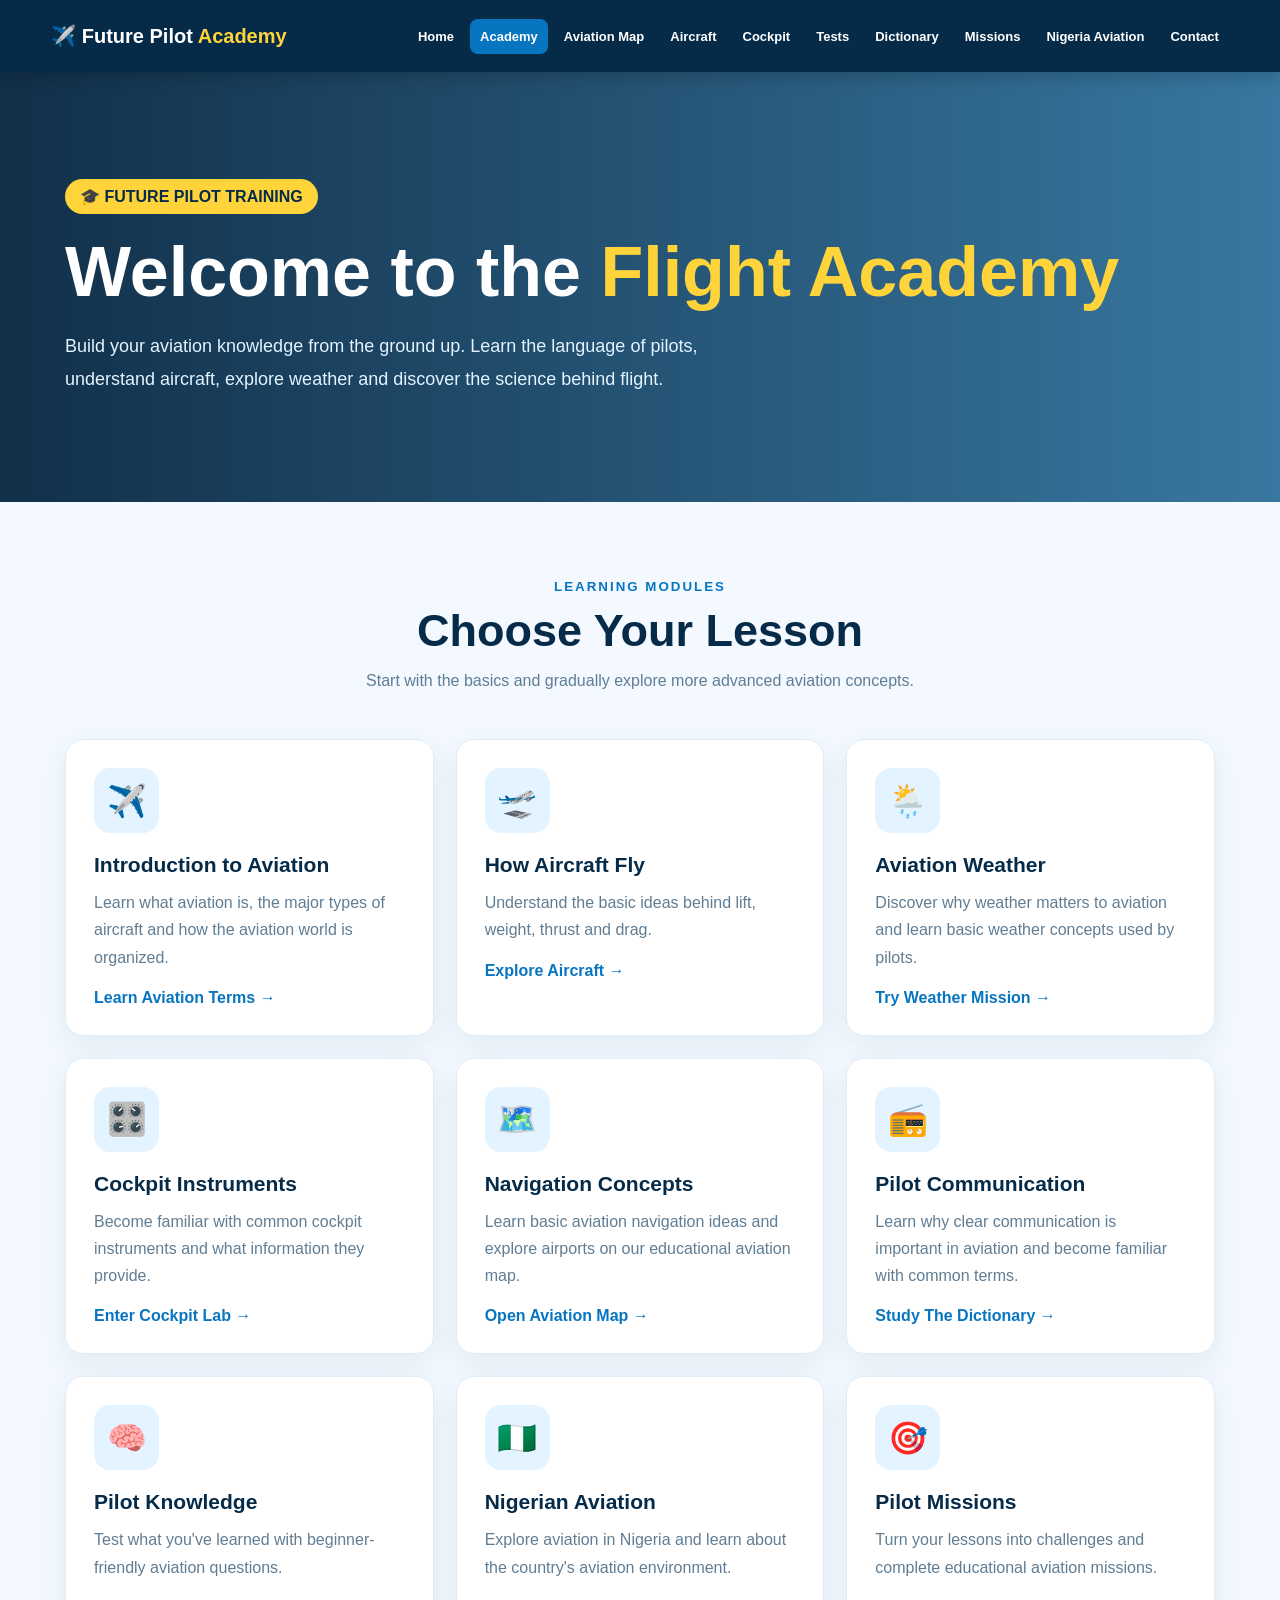
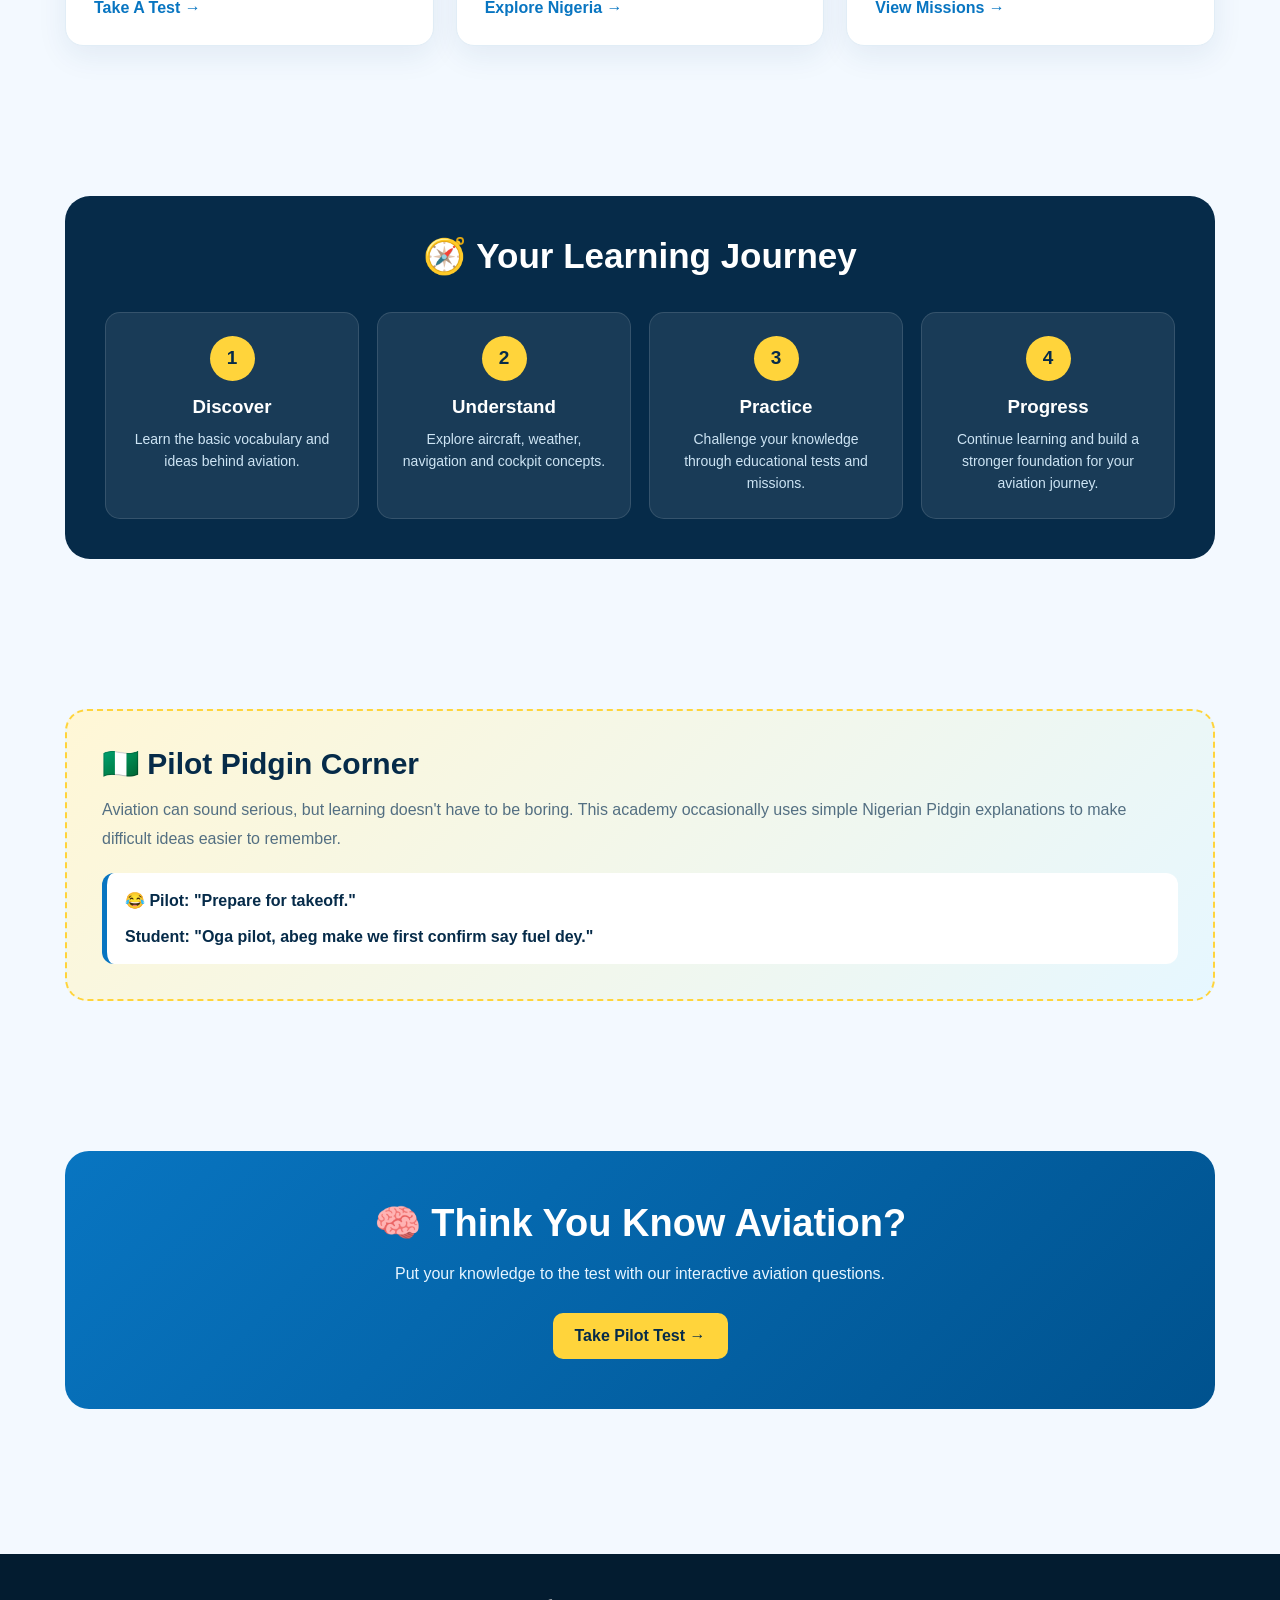
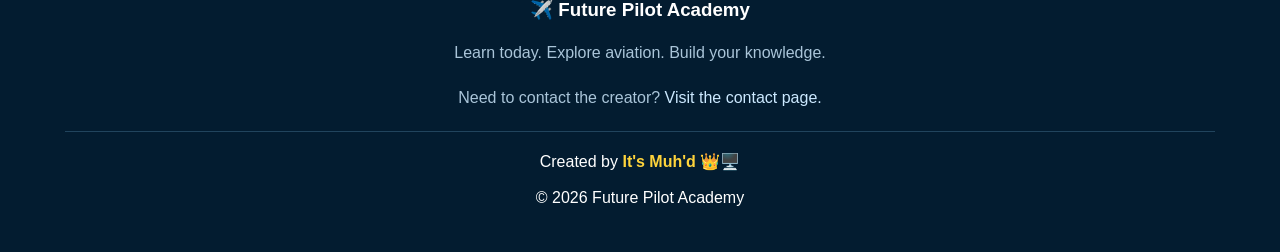
==== academy.html @ f5ab68e3 "Add files via upload" ====
<!DOCTYPE html>
<html lang="en">
<head>
    <meta charset="UTF-8">
    <meta name="viewport" content="width=device-width, initial-scale=1.0">

    <title>Flight Academy | Future Pilot Academy</title>

    <meta name="description"
        content="Learn aviation fundamentals at Future Pilot Academy.">

    <style>
        * {
            margin: 0;
            padding: 0;
            box-sizing: border-box;
            scroll-behavior: smooth;
        }

        body {
            font-family: Arial, Helvetica, sans-serif;
            background: #f3f9ff;
            color: #102a43;
        }

        /* =========================
           NAVBAR
        ========================= */

        header {
            position: sticky;
            top: 0;
            z-index: 1000;
            background: #062b49;
            box-shadow: 0 4px 18px rgba(0,0,0,0.2);
        }

        .navbar {
            width: 92%;
            max-width: 1250px;
            min-height: 72px;
            margin: auto;

            display: flex;
            align-items: center;
            justify-content: space-between;
        }

        .logo {
            color: white;
            text-decoration: none;
            font-size: 20px;
            font-weight: 900;
        }

        .logo span {
            color: #ffd43b;
        }

        .nav-links {
            display: flex;
            gap: 6px;
            list-style: none;
        }

        .nav-links a {
            color: white;
            text-decoration: none;
            font-size: 13px;
            font-weight: 700;
            padding: 10px;
            border-radius: 8px;
            transition: 0.3s;
        }

        .nav-links a:hover,
        .nav-links .active {
            background: #0875c1;
        }

        .menu-btn {
            display: none;
            border: none;
            background: #ffd43b;
            color: #062b49;
            padding: 8px 12px;
            border-radius: 8px;
            font-size: 23px;
            cursor: pointer;
        }

        /* =========================
           HERO
        ========================= */

        .academy-hero {
            min-height: 430px;
            display: flex;
            align-items: center;

            background:
                linear-gradient(
                    90deg,
                    rgba(3,35,62,0.94),
                    rgba(4,83,133,0.78)
                ),
                url("https://images.unsplash.com/photo-1474302770737-173ee21bab63?auto=format&fit=crop&w=1800&q=85");

            background-size: cover;
            background-position: center;
            color: white;
        }

        .hero-content {
            width: 92%;
            max-width: 1150px;
            margin: auto;
        }

        .hero-label {
            display: inline-block;
            background: #ffd43b;
            color: #062b49;
            padding: 8px 15px;
            border-radius: 25px;
            font-weight: 900;
            margin-bottom: 18px;
        }

        .hero-content h1 {
            font-size: clamp(40px, 7vw, 70px);
            margin-bottom: 18px;
        }

        .hero-content h1 span {
            color: #ffd43b;
        }

        .hero-content p {
            max-width: 700px;
            color: #e3f3ff;
            line-height: 1.8;
            font-size: 18px;
        }

        /* =========================
           MAIN
        ========================= */

        .container {
            width: 92%;
            max-width: 1150px;
            margin: auto;
        }

        .section {
            padding: 75px 0;
        }

        .section-title {
            text-align: center;
            margin-bottom: 45px;
        }

        .section-title small {
            color: #0875c1;
            font-weight: 900;
            letter-spacing: 2px;
            text-transform: uppercase;
        }

        .section-title h2 {
            color: #062b49;
            font-size: clamp(30px, 5vw, 45px);
            margin: 10px 0;
        }

        .section-title p {
            max-width: 680px;
            margin: auto;
            color: #607d94;
            line-height: 1.7;
        }

        /* =========================
           COURSE CARDS
        ========================= */

        .courses {
            display: grid;
            grid-template-columns: repeat(3, 1fr);
            gap: 22px;
        }

        .course {
            background: white;
            border-radius: 18px;
            padding: 28px;

            border: 1px solid #e1edf6;

            box-shadow:
                0 10px 30px rgba(20,70,110,0.08);

            transition: 0.3s;
        }

        .course:hover {
            transform: translateY(-8px);
            box-shadow:
                0 18px 38px rgba(20,70,110,0.15);
        }

        .course-icon {
            width: 65px;
            height: 65px;

            display: flex;
            align-items: center;
            justify-content: center;

            background: #e3f3ff;
            border-radius: 16px;

            font-size: 32px;
            margin-bottom: 20px;
        }

        .course h3 {
            color: #062b49;
            margin-bottom: 12px;
            font-size: 21px;
        }

        .course p {
            color: #607d94;
            line-height: 1.7;
            margin-bottom: 18px;
        }

        .learn-more {
            color: #0875c1;
            font-weight: 900;
            text-decoration: none;
        }

        .learn-more:hover {
            text-decoration: underline;
        }

        /* =========================
           PILOT PATH
        ========================= */

        .path {
            background: #062b49;
            border-radius: 25px;
            padding: 40px;
            color: white;
        }

        .path h2 {
            text-align: center;
            font-size: 35px;
            margin-bottom: 35px;
        }

        .steps {
            display: grid;
            grid-template-columns: repeat(4, 1fr);
            gap: 18px;
        }

        .step {
            background: rgba(255,255,255,0.08);
            border: 1px solid rgba(255,255,255,0.12);
            border-radius: 15px;
            padding: 23px;
            text-align: center;
        }

        .step-number {
            width: 45px;
            height: 45px;
            margin: 0 auto 15px;

            display: flex;
            align-items: center;
            justify-content: center;

            background: #ffd43b;
            color: #062b49;
            border-radius: 50%;

            font-size: 19px;
            font-weight: 900;
        }

        .step h3 {
            margin-bottom: 10px;
        }

        .step p {
            color: #cde4f4;
            line-height: 1.6;
            font-size: 14px;
        }

        /* =========================
           PIDGIN CORNER
        ========================= */

        .pidgin {
            background: linear-gradient(135deg, #fff7d6, #e6f7ff);
            border-radius: 22px;
            padding: 35px;
            border: 2px dashed #ffd43b;
        }

        .pidgin h2 {
            color: #062b49;
            margin-bottom: 15px;
            font-size: 30px;
        }

        .pidgin p {
            color: #536f82;
            line-height: 1.8;
        }

        .joke {
            margin-top: 20px;
            padding: 18px;
            background: white;
            border-radius: 12px;
            border-left: 5px solid #0875c1;
            font-weight: 700;
            color: #062b49;
        }

        /* =========================
           CTA
        ========================= */

        .cta {
            text-align: center;
            background: linear-gradient(135deg, #0875c1, #00528e);
            border-radius: 24px;
            padding: 50px 25px;
            color: white;
        }

        .cta h2 {
            font-size: 38px;
            margin-bottom: 15px;
        }

        .cta p {
            max-width: 650px;
            margin: 0 auto 25px;
            line-height: 1.7;
            color: #e7f5ff;
        }

        .btn {
            display: inline-block;
            background: #ffd43b;
            color: #062b49;
            text-decoration: none;
            font-weight: 900;
            padding: 14px 22px;
            border-radius: 10px;
            transition: 0.3s;
        }

        .btn:hover {
            transform: translateY(-3px);
            background: #ffe477;
        }

        /* =========================
           FOOTER
        ========================= */

        footer {
            background: #031c30;
            color: white;
            margin-top: 70px;
            padding: 45px 5%;
        }

        .footer-content {
            max-width: 1150px;
            margin: auto;
            text-align: center;
        }

        footer p {
            color: #aac5d9;
            line-height: 1.7;
        }

        .creator {
            margin-top: 20px;
            padding-top: 20px;
            border-top: 1px solid #21445d;
        }

        .creator strong {
            color: #ffd43b;
        }

        footer a {
            color: #cce9ff;
            text-decoration: none;
        }

        /* =========================
           MOBILE
        ========================= */

        @media (max-width: 950px) {

            .menu-btn {
                display: block;
            }

            .nav-links {
                display: none;

                position: absolute;
                left: 0;
                top: 72px;
                width: 100%;

                background: #062b49;
                padding: 12px;

                flex-direction: column;
            }

            .nav-links.show {
                display: flex;
            }

            .nav-links a {
                display: block;
                padding: 13px;
            }

            .courses {
                grid-template-columns: 1fr 1fr;
            }

            .steps {
                grid-template-columns: 1fr 1fr;
            }
        }

        @media (max-width: 600px) {

            .courses {
                grid-template-columns: 1fr;
            }

            .steps {
                grid-template-columns: 1fr;
            }

            .path {
                padding: 25px 18px;
            }

            .pidgin {
                padding: 25px 20px;
            }

            .cta h2 {
                font-size: 30px;
            }
        }
    </style>
</head>

<body>

<!-- =========================
     NAVIGATION
========================= -->

<header>

    <nav class="navbar">

        <a href="index.html" class="logo">
            ✈️ Future Pilot <span>Academy</span>
        </a>

        <button
            class="menu-btn"
            id="menuBtn"
            aria-label="Open navigation">
            ☰
        </button>

        <ul class="nav-links" id="navLinks">

            <li>
                <a href="index.html">Home</a>
            </li>

            <li>
                <a href="academy.html" class="active">Academy</a>
            </li>

            <li>
                <a href="map.html">Aviation Map</a>
            </li>

            <li>
                <a href="aircraft.html">Aircraft</a>
            </li>

            <li>
                <a href="cockpit.html">Cockpit</a>
            </li>

            <li>
                <a href="tests.html">Tests</a>
            </li>

            <li>
                <a href="dictionary.html">Dictionary</a>
            </li>

            <li>
                <a href="missions.html">Missions</a>
            </li>

            <li>
                <a href="nigeria.html">Nigeria Aviation</a>
            </li>

            <li>
                <a href="contact.html">Contact</a>
            </li>

        </ul>

    </nav>

</header>


<!-- =========================
     HERO
========================= -->

<section class="academy-hero">

    <div class="hero-content">

        <span class="hero-label">
            🎓 FUTURE PILOT TRAINING
        </span>

        <h1>
            Welcome to the
            <span>Flight Academy</span>
        </h1>

        <p>
            Build your aviation knowledge from the ground up.
            Learn the language of pilots, understand aircraft,
            explore weather and discover the science behind flight.
        </p>

    </div>

</section>


<!-- =========================
     COURSES
========================= -->

<section class="section">

    <div class="container">

        <div class="section-title">

            <small>Learning Modules</small>

            <h2>Choose Your Lesson</h2>

            <p>
                Start with the basics and gradually explore more
                advanced aviation concepts.
            </p>

        </div>


        <div class="courses">

            <article class="course">

                <div class="course-icon">✈️</div>

                <h3>Introduction to Aviation</h3>

                <p>
                    Learn what aviation is, the major types of
                    aircraft and how the aviation world is organized.
                </p>

                <a href="dictionary.html" class="learn-more">
                    Learn Aviation Terms →
                </a>

            </article>


            <article class="course">

                <div class="course-icon">🛫</div>

                <h3>How Aircraft Fly</h3>

                <p>
                    Understand the basic ideas behind lift, weight,
                    thrust and drag.
                </p>

                <a href="aircraft.html" class="learn-more">
                    Explore Aircraft →
                </a>

            </article>


            <article class="course">

                <div class="course-icon">🌦️</div>

                <h3>Aviation Weather</h3>

                <p>
                    Discover why weather matters to aviation and
                    learn basic weather concepts used by pilots.
                </p>

                <a href="missions.html" class="learn-more">
                    Try Weather Mission →
                </a>

            </article>


            <article class="course">

                <div class="course-icon">🎛️</div>

                <h3>Cockpit Instruments</h3>

                <p>
                    Become familiar with common cockpit instruments
                    and what information they provide.
                </p>

                <a href="cockpit.html" class="learn-more">
                    Enter Cockpit Lab →
                </a>

            </article>


            <article class="course">

                <div class="course-icon">🗺️</div>

                <h3>Navigation Concepts</h3>

                <p>
                    Learn basic aviation navigation ideas and explore
                    airports on our educational aviation map.
                </p>

                <a href="map.html" class="learn-more">
                    Open Aviation Map →
                </a>

            </article>


            <article class="course">

                <div class="course-icon">📻</div>

                <h3>Pilot Communication</h3>

                <p>
                    Learn why clear communication is important in
                    aviation and become familiar with common terms.
                </p>

                <a href="dictionary.html" class="learn-more">
                    Study The Dictionary →
                </a>

            </article>


            <article class="course">

                <div class="course-icon">🧠</div>

                <h3>Pilot Knowledge</h3>

                <p>
                    Test what you've learned with beginner-friendly
                    aviation questions.
                </p>

                <a href="tests.html" class="learn-more">
                    Take A Test →
                </a>

            </article>


            <article class="course">

                <div class="course-icon">🇳🇬</div>

                <h3>Nigerian Aviation</h3>

                <p>
                    Explore aviation in Nigeria and learn about the
                    country's aviation environment.
                </p>

                <a href="nigeria.html" class="learn-more">
                    Explore Nigeria →
                </a>

            </article>


            <article class="course">

                <div class="course-icon">🎯</div>

                <h3>Pilot Missions</h3>

                <p>
                    Turn your lessons into challenges and complete
                    educational aviation missions.
                </p>

                <a href="missions.html" class="learn-more">
                    View Missions →
                </a>

            </article>

        </div>

    </div>

</section>


<!-- =========================
     PILOT PATH
========================= -->

<section class="section">

    <div class="container">

        <div class="path">

            <h2>🧭 Your Learning Journey</h2>

            <div class="steps">

                <div class="step">

                    <div class="step-number">1</div>

                    <h3>Discover</h3>

                    <p>
                        Learn the basic vocabulary and ideas
                        behind aviation.
                    </p>

                </div>


                <div class="step">

                    <div class="step-number">2</div>

                    <h3>Understand</h3>

                    <p>
                        Explore aircraft, weather, navigation
                        and cockpit concepts.
                    </p>

                </div>


                <div class="step">

                    <div class="step-number">3</div>

                    <h3>Practice</h3>

                    <p>
                        Challenge your knowledge through
                        educational tests and missions.
                    </p>

                </div>


                <div class="step">

                    <div class="step-number">4</div>

                    <h3>Progress</h3>

                    <p>
                        Continue learning and build a stronger
                        foundation for your aviation journey.
                    </p>

                </div>

            </div>

        </div>

    </div>

</section>


<!-- =========================
     PIDGIN CORNER
========================= -->

<section class="section">

    <div class="container">

        <div class="pidgin">

            <h2>🇳🇬 Pilot Pidgin Corner</h2>

            <p>
                Aviation can sound serious, but learning doesn't
                have to be boring. This academy occasionally uses
                simple Nigerian Pidgin explanations to make difficult
                ideas easier to remember.
            </p>

            <div class="joke">
                😂 Pilot: "Prepare for takeoff."

                <br><br>

                Student: "Oga pilot, abeg make we first confirm
                say fuel dey."
            </div>

        </div>

    </div>

</section>


<!-- =========================
     CTA
========================= -->

<section class="section">

    <div class="container">

        <div class="cta">

            <h2>🧠 Think You Know Aviation?</h2>

            <p>
                Put your knowledge to the test with our interactive
                aviation questions.
            </p>

            <a href="tests.html" class="btn">
                Take Pilot Test →
            </a>

        </div>

    </div>

</section>


<!-- =========================
     FOOTER
========================= -->

<footer>

    <div class="footer-content">

        <h3>✈️ Future Pilot Academy</h3>

        <br>

        <p>
            Learn today. Explore aviation. Build your knowledge.
        </p>

        <br>

        <p>
            Need to contact the creator?
            <a href="contact.html">Visit the contact page.</a>
        </p>

        <div class="creator">

            Created by
            <strong>It's Muh'd 👑🖥️</strong>

            <br><br>

            © 2026 Future Pilot Academy

        </div>

    </div>

</footer>


<!-- =========================
     MOBILE MENU
========================= -->

<script>

    const menuBtn = document.getElementById("menuBtn");
    const navLinks = document.getElementById("navLinks");

    menuBtn.addEventListener("click", function () {

        navLinks.classList.toggle("show");

    });


    document.querySelectorAll(".nav-links a").forEach(function(link) {

        link.addEventListener("click", function() {

            navLinks.classList.remove("show");

        });

    });

</script>

</body>
</html>
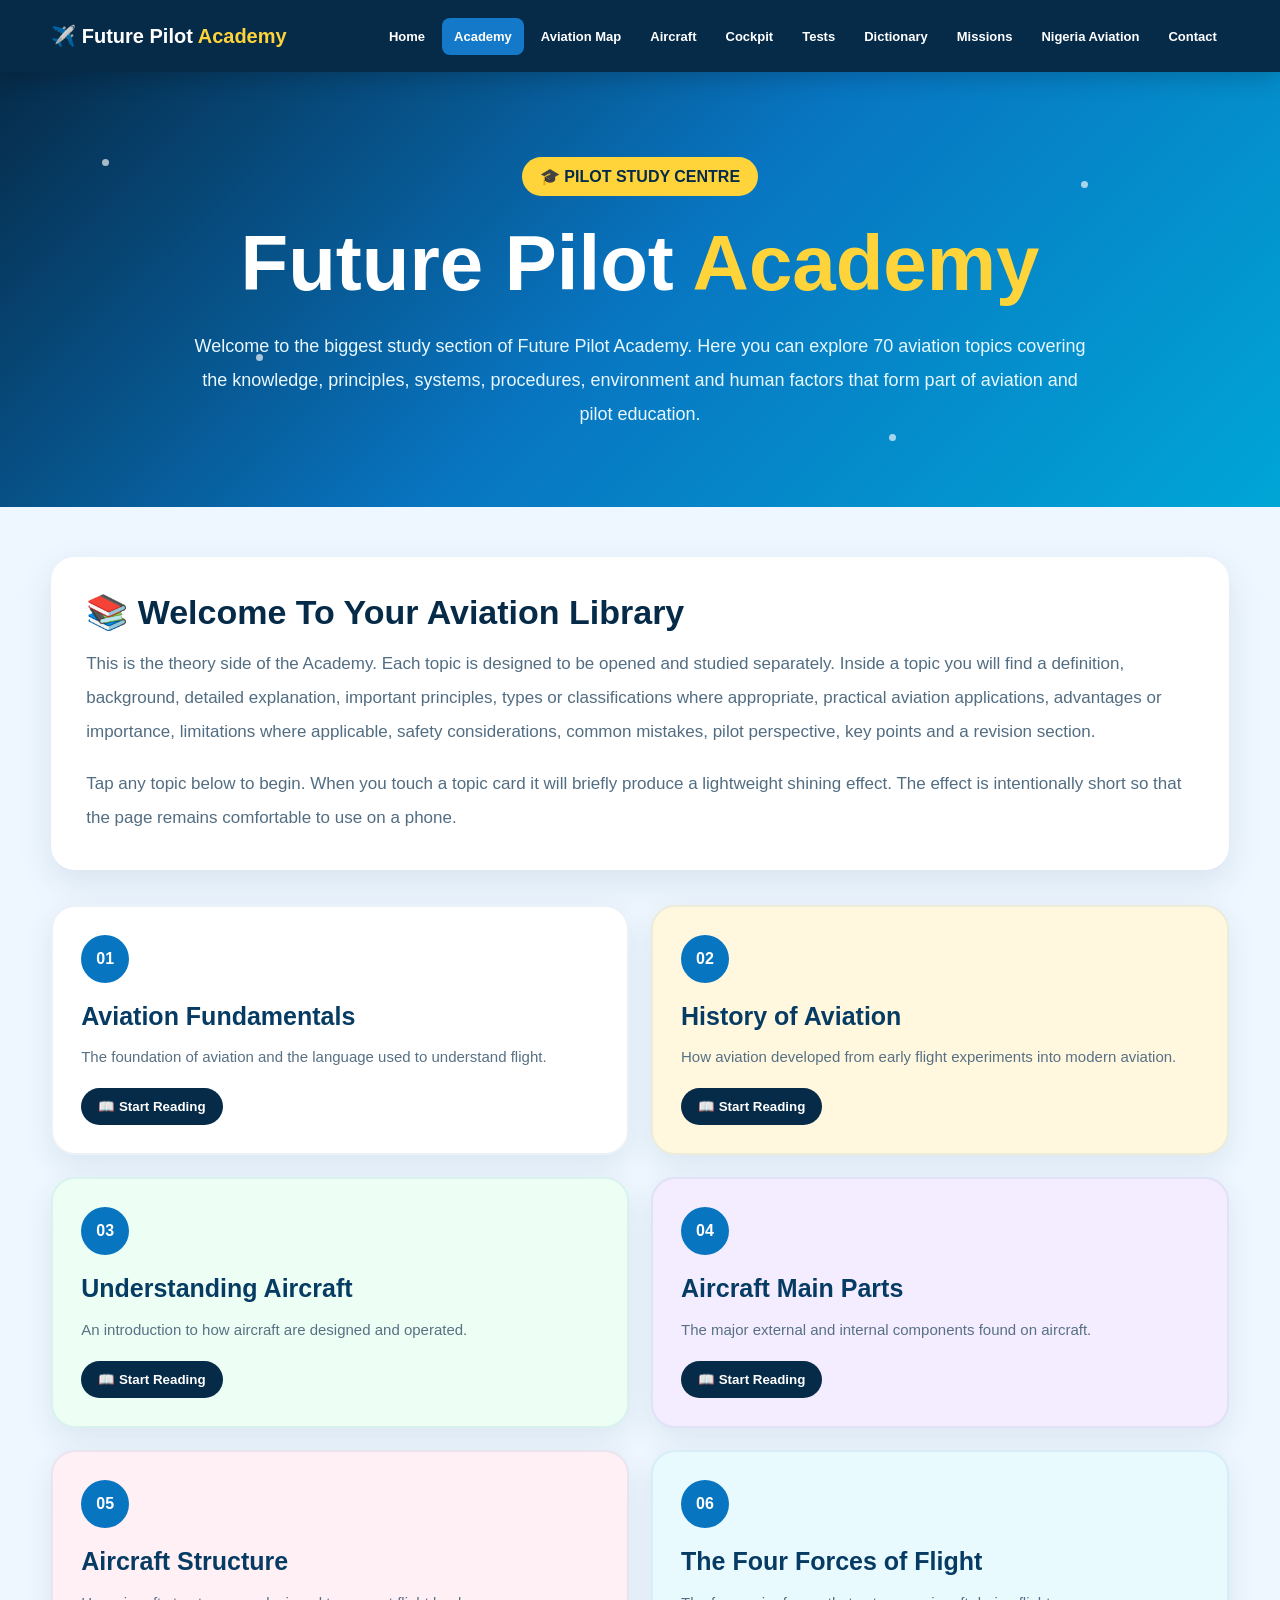
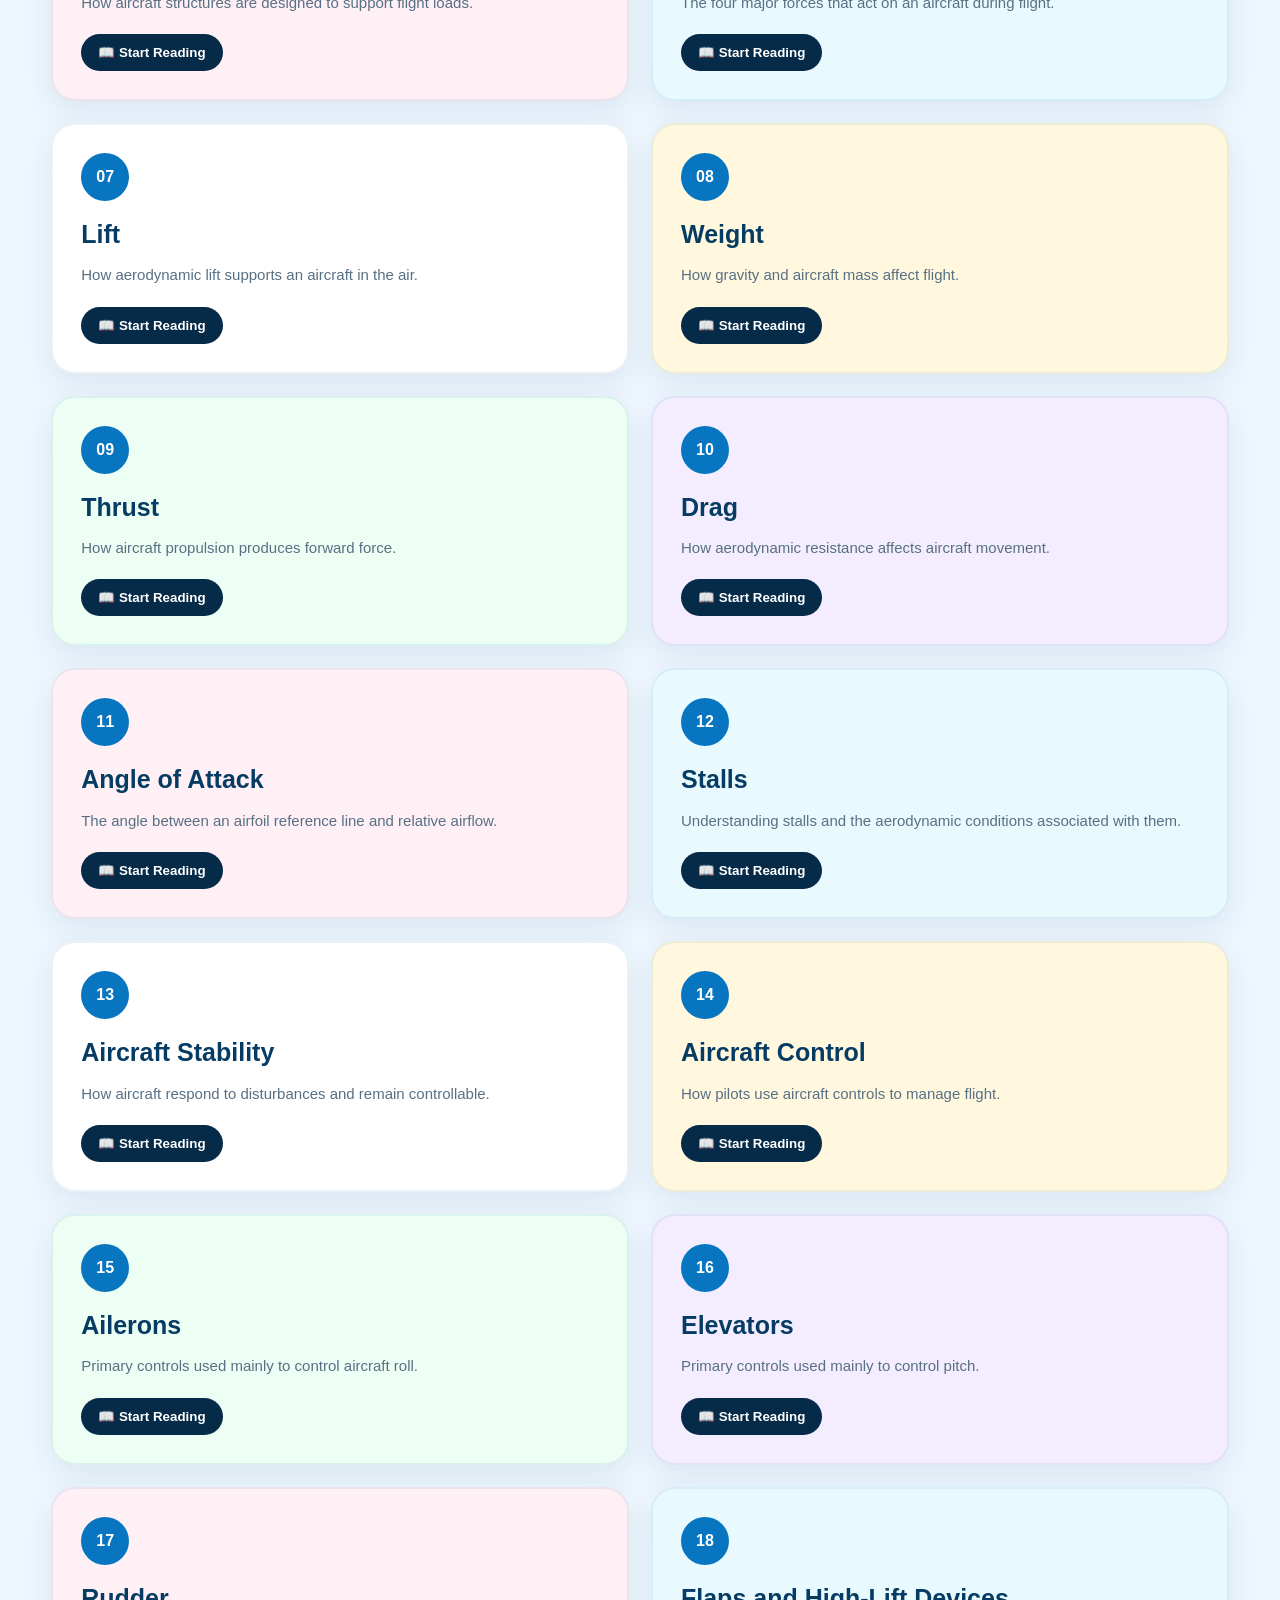
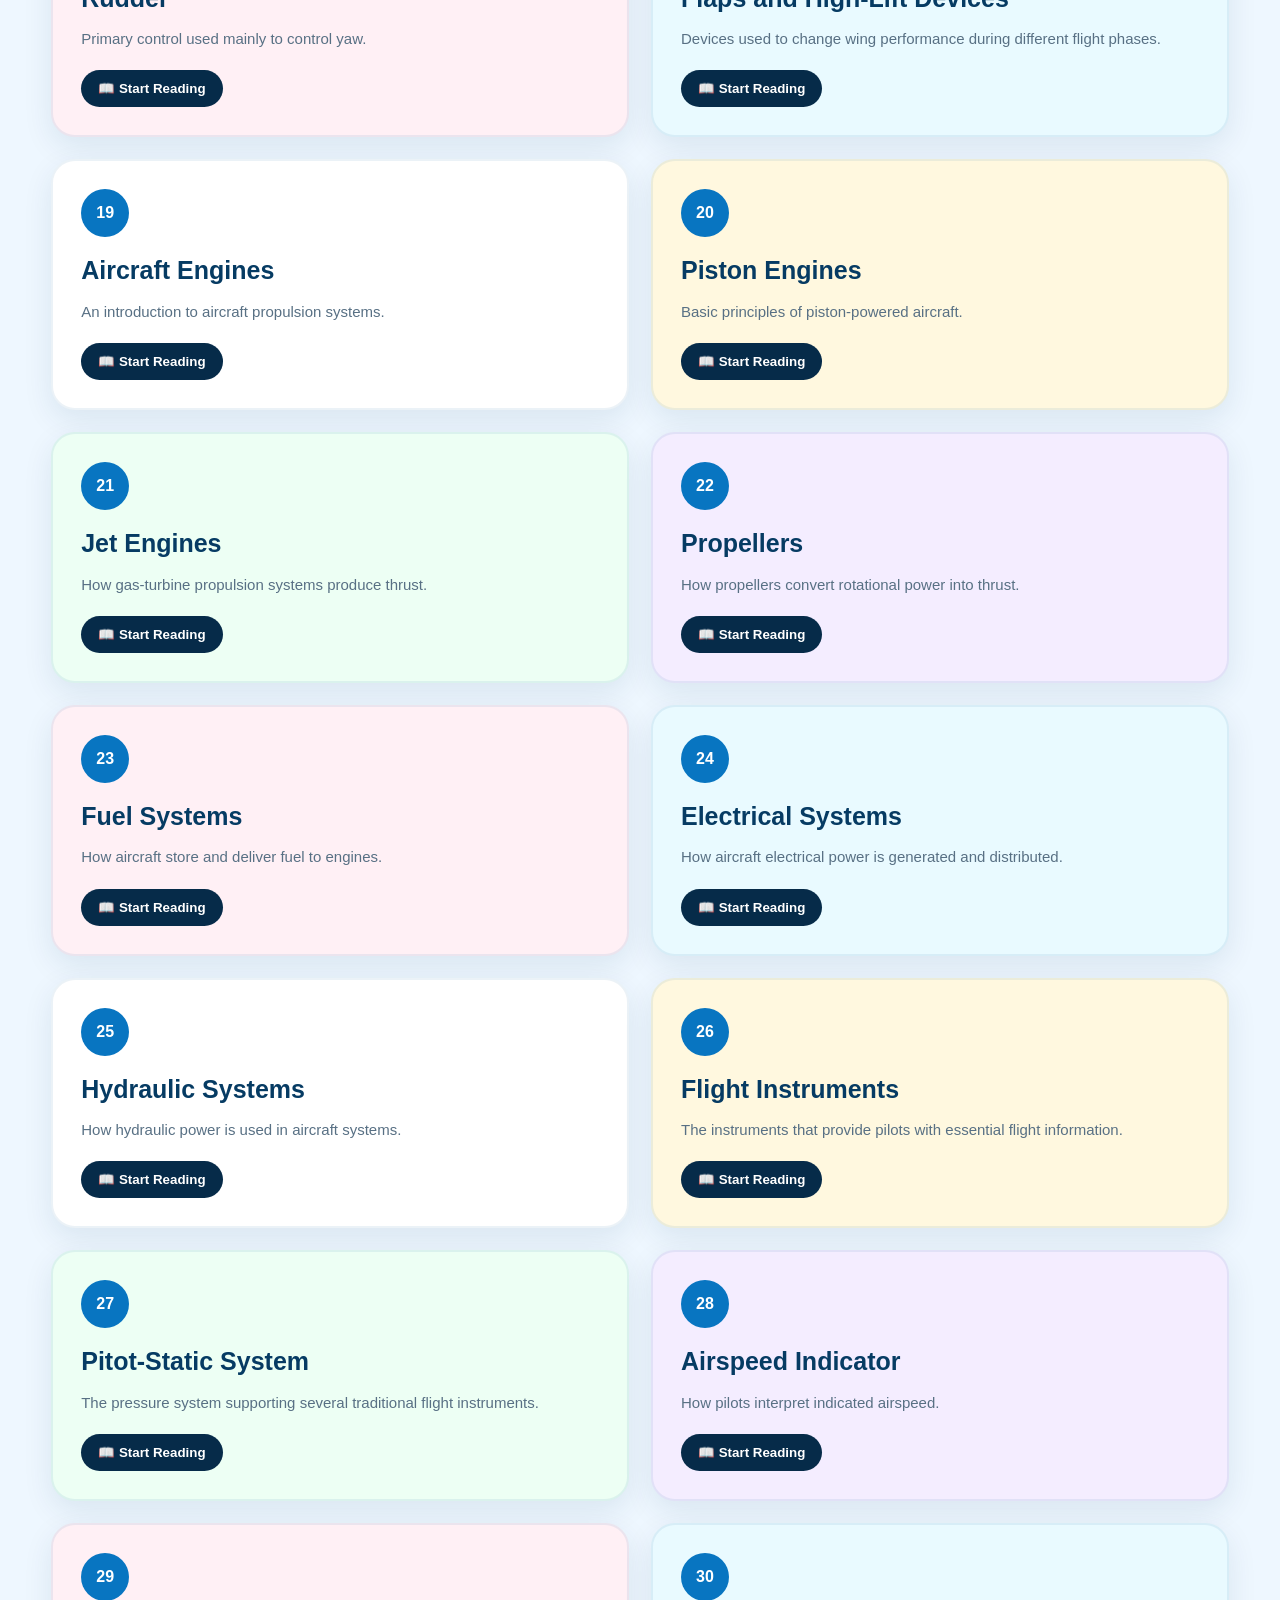
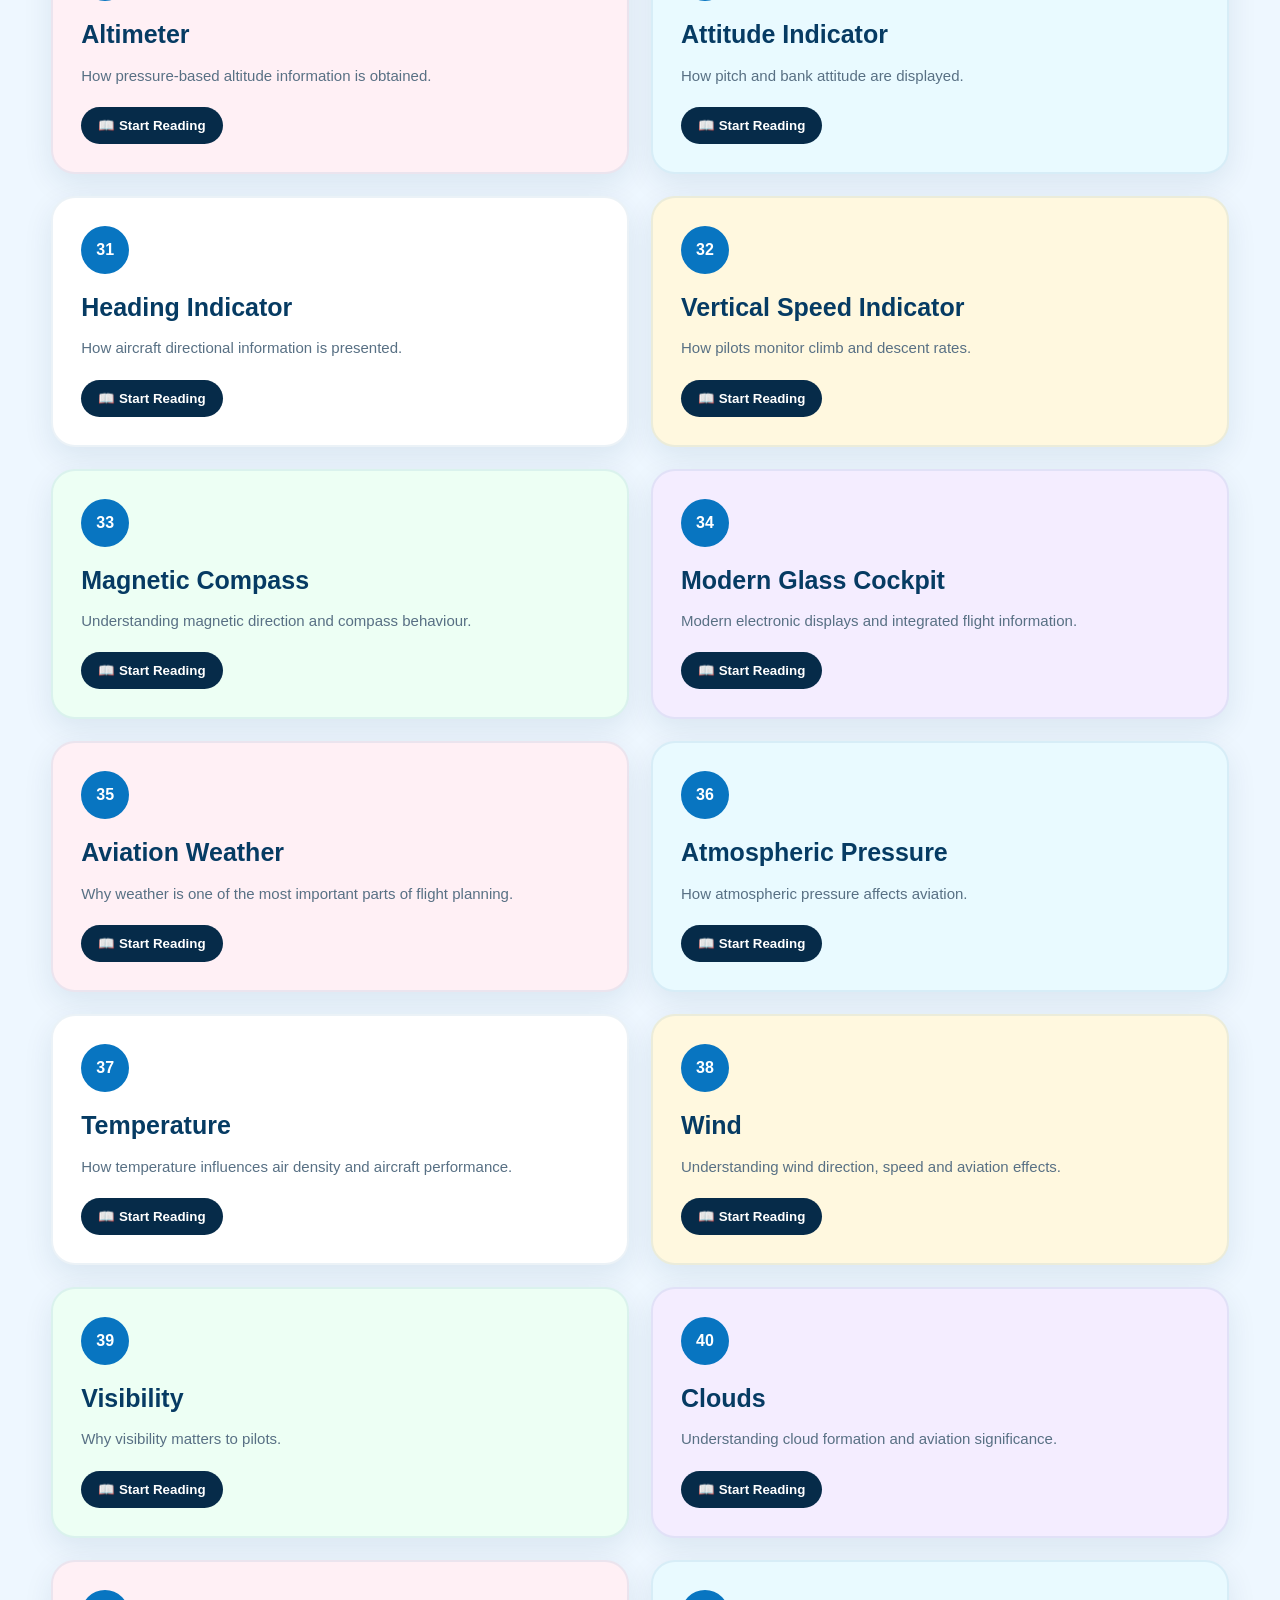
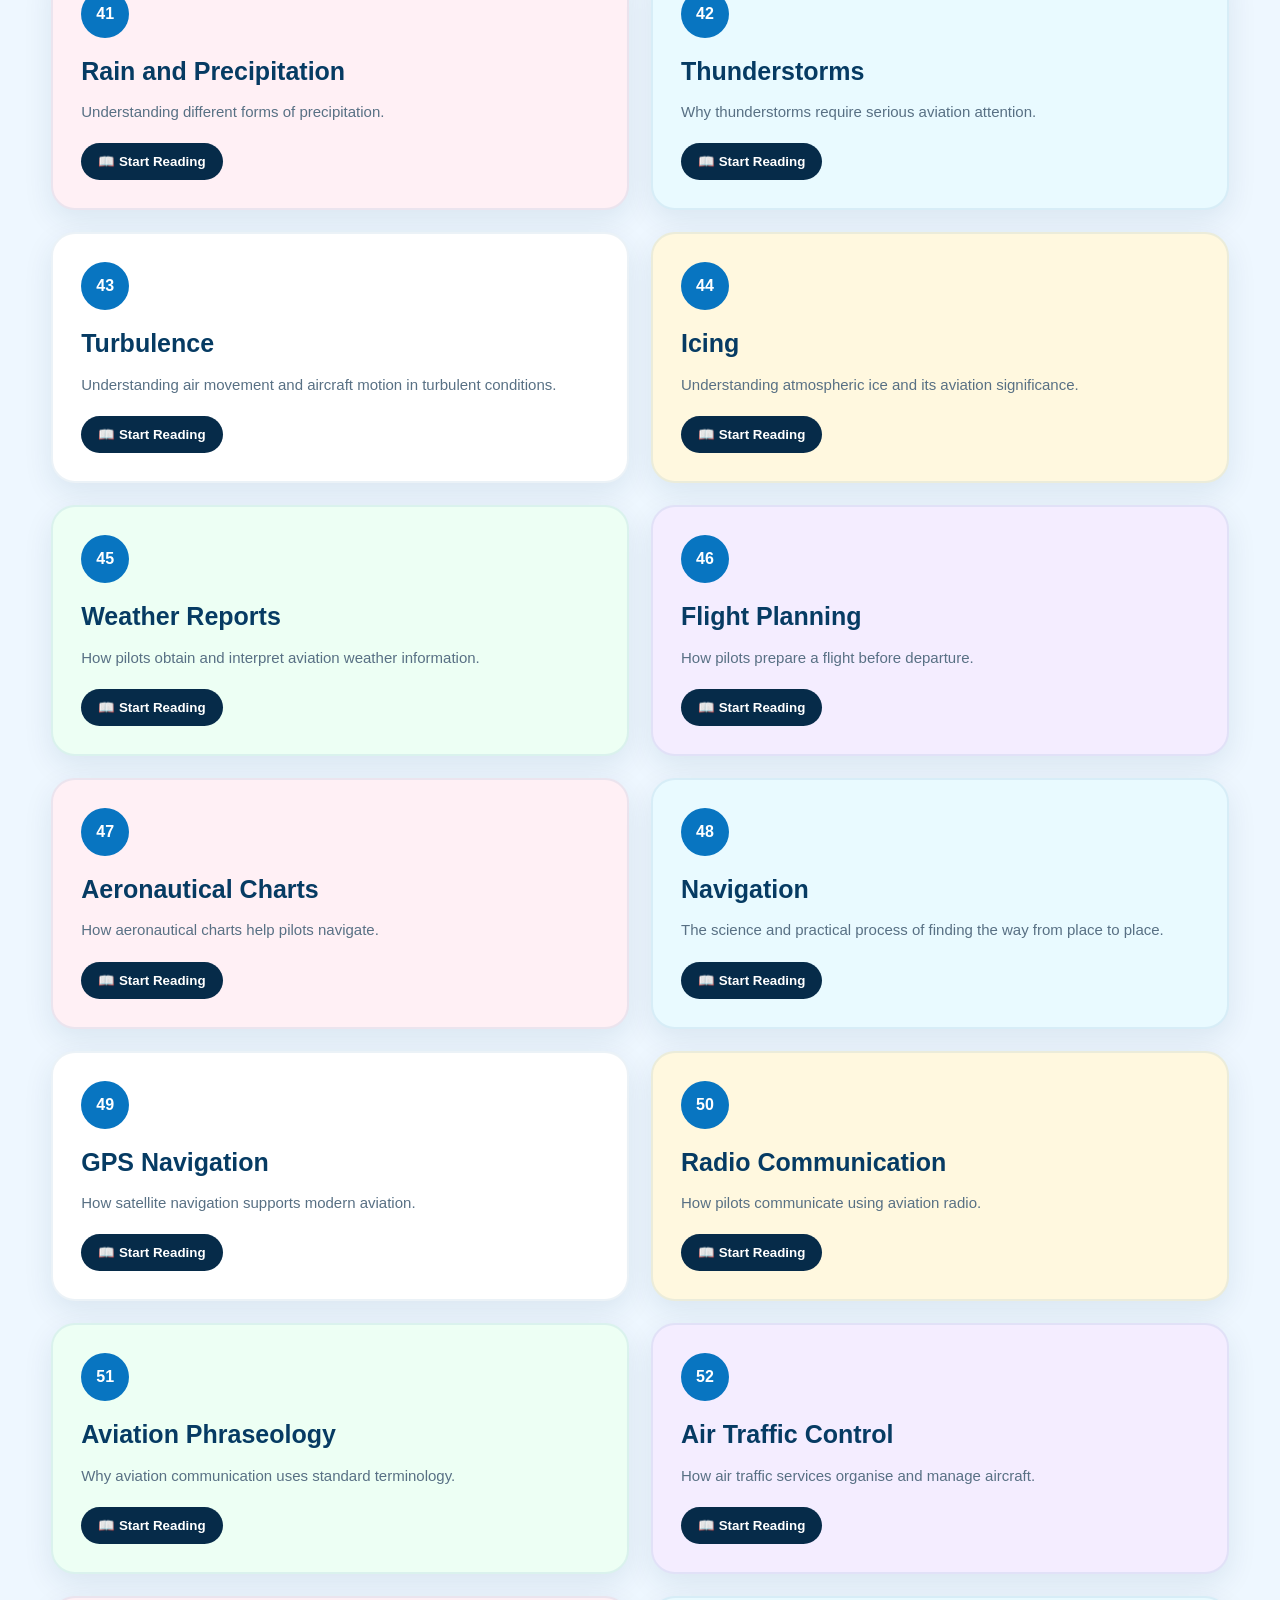
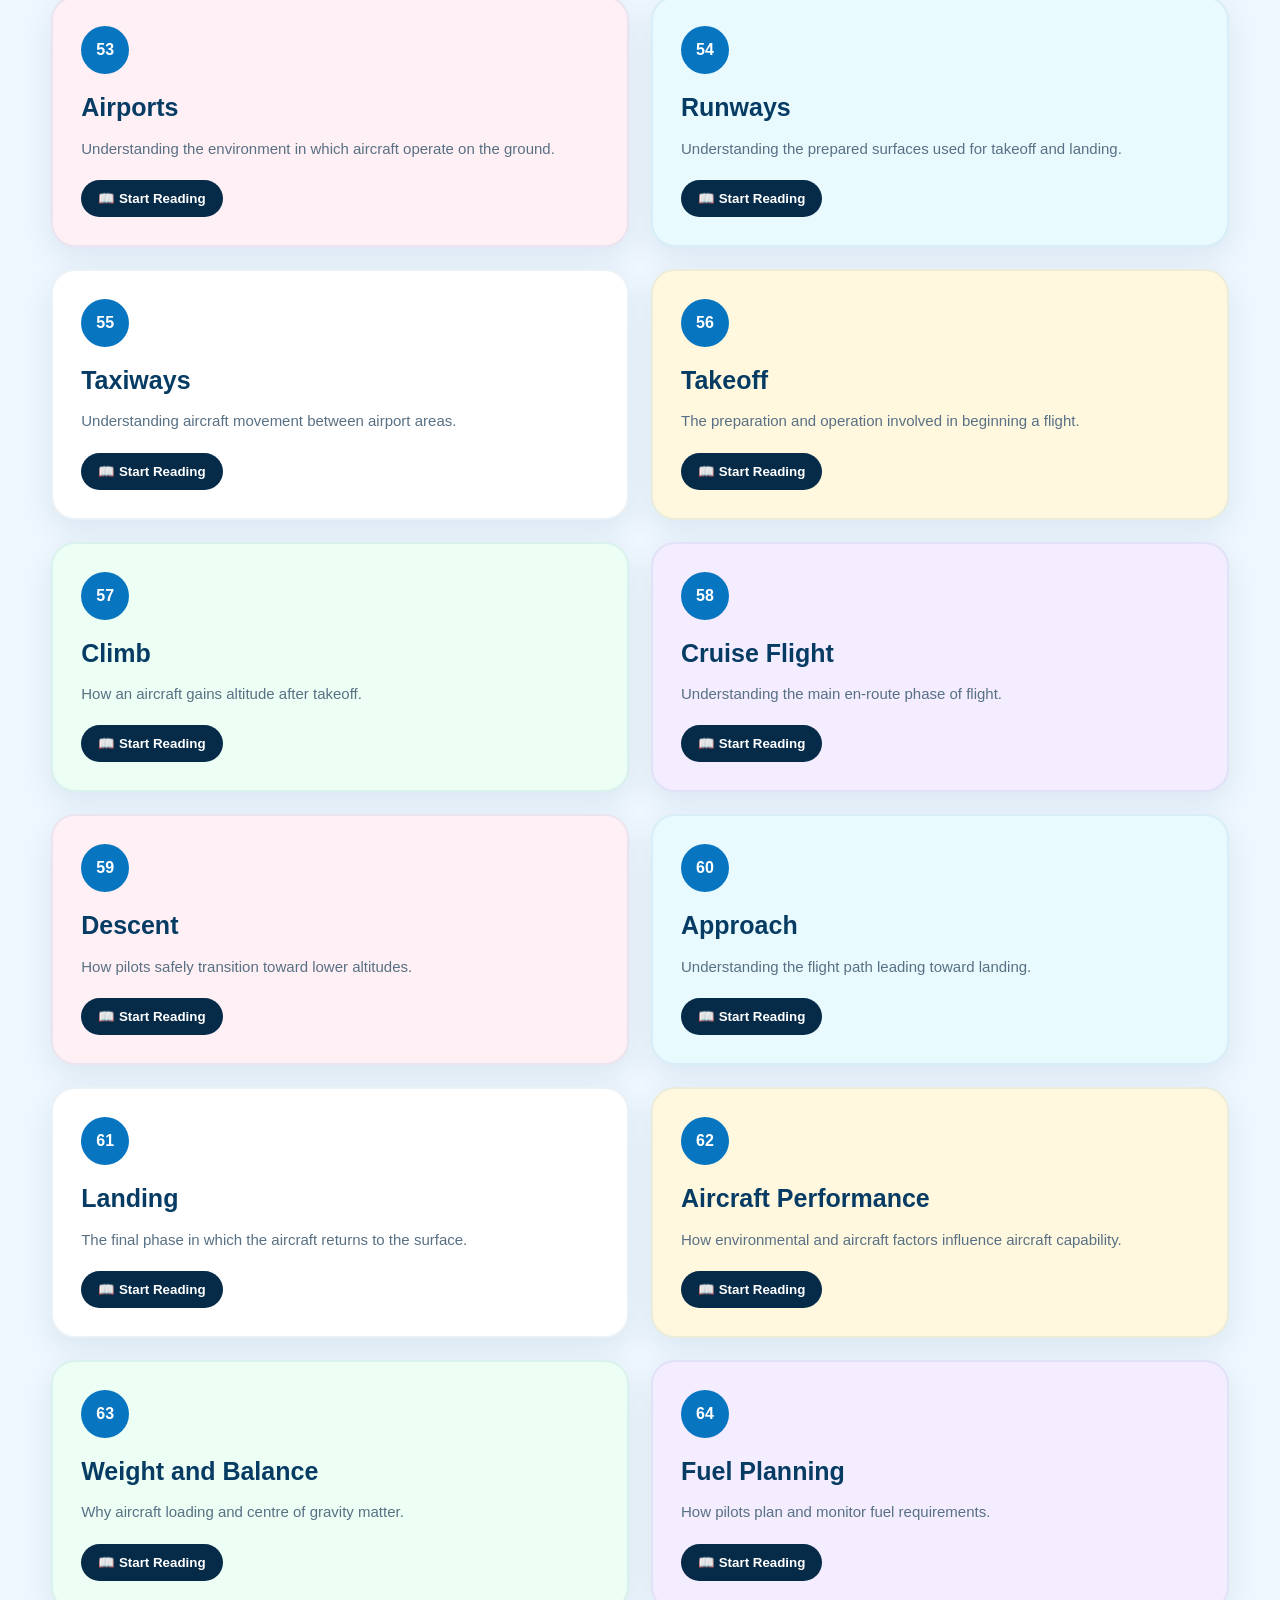
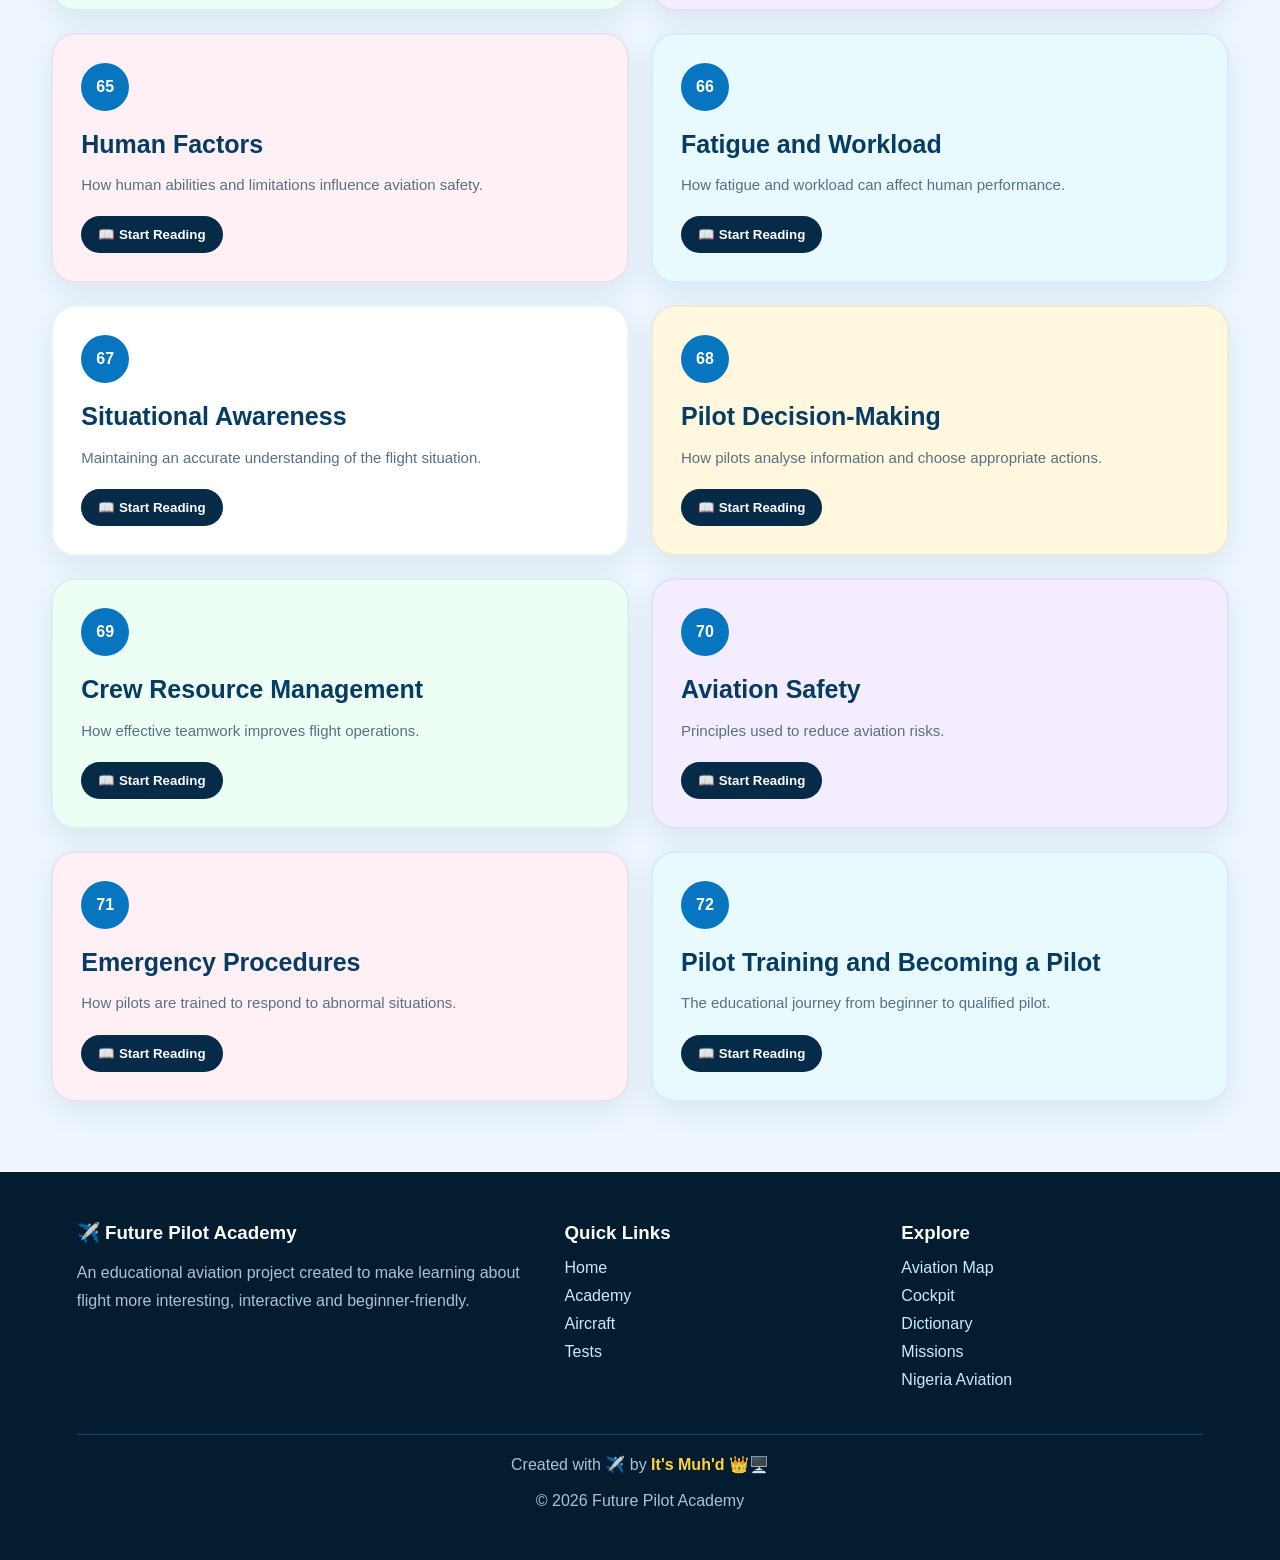
==== commit c894a561: "Update academy.html" ====
--- a/academy.html
+++ b/academy.html
@@ -1,984 +1,1810 @@
 <!DOCTYPE html>
 <html lang="en">
 <head>
-    <meta charset="UTF-8">
-    <meta name="viewport" content="width=device-width, initial-scale=1.0">
-
-    <title>Flight Academy | Future Pilot Academy</title>
-
-    <meta name="description"
-        content="Learn aviation fundamentals at Future Pilot Academy.">
-
-    <style>
-        * {
-            margin: 0;
-            padding: 0;
-            box-sizing: border-box;
-            scroll-behavior: smooth;
+<meta charset="UTF-8">
+<meta name="viewport" content="width=device-width, initial-scale=1.0">
+
+<title>Pilot Academy | Future Pilot Academy</title>
+
+<meta name="description"
+content="Future Pilot Academy — 70-topic aviation theory library created by It's Muh'd 👑🖥️">
+
+<style>
+
+/* =========================================================
+   RESET
+========================================================= */
+
+*{
+    margin:0;
+    padding:0;
+    box-sizing:border-box;
+    scroll-behavior:smooth;
+}
+
+body{
+    font-family:Arial,Helvetica,sans-serif;
+    background:#eef7ff;
+    color:#17324d;
+    overflow-x:hidden;
+}
+
+/* =========================================================
+   NAVIGATION
+========================================================= */
+
+header{
+    position:sticky;
+    top:0;
+    z-index:9999;
+    background:#062b49;
+    box-shadow:0 5px 25px rgba(0,0,0,.20);
+}
+
+.navbar{
+    width:92%;
+    max-width:1250px;
+    min-height:72px;
+    margin:auto;
+
+    display:flex;
+    align-items:center;
+    justify-content:space-between;
+    gap:20px;
+}
+
+.logo{
+    color:white;
+    text-decoration:none;
+    font-size:20px;
+    font-weight:900;
+    white-space:nowrap;
+}
+
+.logo span{
+    color:#ffd43b;
+}
+
+.nav-links{
+    display:flex;
+    align-items:center;
+    gap:5px;
+    list-style:none;
+}
+
+.nav-links a{
+    color:white;
+    text-decoration:none;
+    padding:11px 12px;
+    border-radius:8px;
+    font-size:13px;
+    font-weight:800;
+    transition:.25s;
+}
+
+.nav-links a:hover,
+.nav-links a.active{
+    background:#1479c9;
+}
+
+.menu-btn{
+    display:none;
+    border:0;
+    background:#ffd43b;
+    color:#062b49;
+    font-size:25px;
+    padding:7px 12px;
+    border-radius:8px;
+    cursor:pointer;
+    z-index:10001;
+}
+
+/* =========================================================
+   HERO
+========================================================= */
+
+.hero{
+    position:relative;
+    overflow:hidden;
+    text-align:center;
+    color:white;
+    padding:85px 6% 75px;
+
+    background:
+    linear-gradient(135deg,#062b49,#0875c1,#00a6d6);
+}
+
+.hero h1{
+    position:relative;
+    z-index:2;
+    font-size:clamp(42px,7vw,78px);
+    margin-bottom:20px;
+}
+
+.hero h1 span{
+    color:#ffd43b;
+}
+
+.hero p{
+    position:relative;
+    z-index:2;
+    max-width:900px;
+    margin:auto;
+    line-height:1.9;
+    font-size:18px;
+    color:#e9f8ff;
+}
+
+.hero-badge{
+    display:inline-block;
+    background:#ffd43b;
+    color:#062b49;
+    padding:10px 18px;
+    border-radius:30px;
+    font-weight:900;
+    margin-bottom:22px;
+}
+
+/* =========================================================
+   FLOATING BACKGROUND
+========================================================= */
+
+.sky-dot{
+    position:absolute;
+    width:7px;
+    height:7px;
+    border-radius:50%;
+    background:rgba(255,255,255,.65);
+    animation:floatDot 6s ease-in-out infinite;
+}
+
+.dot1{left:8%;top:20%;}
+.dot2{left:20%;top:65%;animation-delay:1s;}
+.dot3{right:15%;top:25%;animation-delay:2s;}
+.dot4{right:30%;bottom:15%;animation-delay:3s;}
+
+@keyframes floatDot{
+
+    0%,100%{
+        transform:translateY(0);
+        opacity:.4;
+    }
+
+    50%{
+        transform:translateY(-20px);
+        opacity:1;
+    }
+}
+
+/* =========================================================
+   INTRO
+========================================================= */
+
+.container{
+    width:92%;
+    max-width:1200px;
+    margin:50px auto;
+}
+
+.intro{
+    background:white;
+    padding:35px;
+    border-radius:24px;
+    box-shadow:0 12px 35px rgba(0,50,90,.10);
+    margin-bottom:35px;
+}
+
+.intro h2{
+    color:#062b49;
+    font-size:34px;
+    margin-bottom:15px;
+}
+
+.intro p{
+    color:#526d82;
+    line-height:2;
+    font-size:17px;
+}
+
+/* =========================================================
+   TOPIC GRID
+========================================================= */
+
+.topic-grid{
+    display:grid;
+    grid-template-columns:repeat(2,1fr);
+    gap:22px;
+}
+
+.topic-card{
+    position:relative;
+    overflow:hidden;
+    cursor:pointer;
+
+    padding:28px;
+    min-height:220px;
+
+    border-radius:24px;
+
+    border:2px solid rgba(0,90,150,.08);
+
+    box-shadow:
+    0 10px 30px rgba(0,50,90,.09);
+
+    transition:
+    transform .3s ease,
+    box-shadow .3s ease;
+
+    background:white;
+}
+
+/* Different backgrounds */
+
+.topic-card:nth-child(6n+1){
+    background:#ffffff;
+}
+
+.topic-card:nth-child(6n+2){
+    background:#fff8df;
+}
+
+.topic-card:nth-child(6n+3){
+    background:#edfff4;
+}
+
+.topic-card:nth-child(6n+4){
+    background:#f4edff;
+}
+
+.topic-card:nth-child(6n+5){
+    background:#fff0f5;
+}
+
+.topic-card:nth-child(6n+6){
+    background:#e9faff;
+}
+
+.topic-card:hover{
+    transform:translateY(-7px);
+    box-shadow:
+    0 18px 45px rgba(0,70,120,.16);
+}
+
+.topic-number{
+    display:inline-flex;
+
+    width:48px;
+    height:48px;
+
+    align-items:center;
+    justify-content:center;
+
+    border-radius:50%;
+
+    background:#0875c1;
+    color:white;
+
+    font-weight:900;
+    font-size:16px;
+
+    margin-bottom:17px;
+}
+
+.topic-card h2{
+    color:#063b63;
+    font-size:25px;
+    line-height:1.3;
+    margin-bottom:12px;
+}
+
+.topic-card p{
+    color:#587084;
+    line-height:1.75;
+    font-size:15px;
+}
+
+.read-btn{
+    margin-top:18px;
+
+    border:0;
+    padding:11px 17px;
+
+    border-radius:30px;
+
+    background:#062b49;
+    color:white;
+
+    font-weight:800;
+
+    cursor:pointer;
+}
+
+/* =========================================================
+   TOUCH SHINE EFFECT
+========================================================= */
+
+.topic-card.shine{
+    animation:
+    cardGlow .9s ease;
+}
+
+@keyframes cardGlow{
+
+    0%{
+        transform:scale(1);
+        box-shadow:0 10px 30px rgba(0,50,90,.09);
+    }
+
+    35%{
+        transform:scale(1.025);
+        box-shadow:
+        0 0 0 4px rgba(255,212,59,.28),
+        0 0 35px rgba(255,212,59,.65);
+    }
+
+    70%{
+        transform:scale(1.015);
+        box-shadow:
+        0 0 0 3px rgba(0,166,214,.25),
+        0 0 30px rgba(0,166,214,.5);
+    }
+
+    100%{
+        transform:scale(1);
+    }
+}
+
+/* Spark particles */
+
+.spark{
+    position:absolute;
+    pointer-events:none;
+
+    width:6px;
+    height:6px;
+
+    border-radius:50%;
+
+    background:#ffd43b;
+
+    animation:sparkFly .9s ease-out forwards;
+}
+
+@keyframes sparkFly{
+
+    from{
+        opacity:1;
+        transform:translate(0,0) scale(1);
+    }
+
+    to{
+        opacity:0;
+        transform:
+        translate(
+            var(--x),
+            var(--y)
+        )
+        scale(.2);
+    }
+}
+
+/* =========================================================
+   READING AREA
+========================================================= */
+
+.reader{
+    display:none;
+    margin-top:45px;
+
+    background:white;
+
+    border-radius:28px;
+
+    box-shadow:
+    0 15px 45px rgba(0,50,90,.13);
+
+    overflow:hidden;
+}
+
+.reader.show{
+    display:block;
+}
+
+.reader-head{
+    padding:40px 35px;
+
+    color:white;
+
+    background:
+    linear-gradient(
+        135deg,
+        #062b49,
+        #0875c1
+    );
+}
+
+.reader-head small{
+    display:block;
+    color:#ffd43b;
+    font-weight:900;
+    letter-spacing:2px;
+    margin-bottom:10px;
+}
+
+.reader-head h2{
+    font-size:clamp(30px,5vw,48px);
+    line-height:1.15;
+}
+
+.reader-body{
+    padding:38px;
+}
+
+.chapter{
+    margin-bottom:35px;
+    padding-bottom:30px;
+
+    border-bottom:1px solid #dceaf3;
+}
+
+.chapter:last-child{
+    border-bottom:0;
+}
+
+.chapter h3{
+    color:#0875c1;
+    font-size:25px;
+    margin-bottom:14px;
+}
+
+.chapter p{
+    color:#465f72;
+    font-size:17px;
+    line-height:2;
+    margin-bottom:17px;
+}
+
+.chapter ul{
+    padding-left:25px;
+}
+
+.chapter li{
+    color:#465f72;
+    line-height:1.9;
+    margin:8px 0;
+}
+
+.back-top{
+    display:inline-block;
+
+    margin-top:10px;
+
+    padding:12px 18px;
+
+    border-radius:30px;
+
+    background:#062b49;
+    color:white;
+
+    text-decoration:none;
+    font-weight:900;
+}
+
+/* =========================================================
+   FOOTER
+========================================================= */
+
+footer{
+    background:#031c30;
+    color:white;
+    padding:50px 6%;
+    margin-top:70px;
+}
+
+.footer-grid{
+    max-width:1200px;
+    margin:auto;
+
+    display:grid;
+    grid-template-columns:1.5fr 1fr 1fr;
+    gap:35px;
+}
+
+footer h3{
+    margin-bottom:15px;
+}
+
+footer p{
+    color:#a9c4d8;
+    line-height:1.8;
+}
+
+footer ul{
+    list-style:none;
+}
+
+footer li{
+    margin:10px 0;
+}
+
+footer a{
+    color:#cce9ff;
+    text-decoration:none;
+}
+
+footer a:hover{
+    color:#ffd43b;
+}
+
+.creator{
+    max-width:1200px;
+    margin:35px auto 0;
+
+    padding-top:20px;
+
+    border-top:1px solid #21445d;
+
+    text-align:center;
+
+    color:#a9c4d8;
+}
+
+.creator strong{
+    color:#ffd43b;
+}
+
+/* =========================================================
+   MOBILE
+========================================================= */
+
+@media(max-width:950px){
+
+    .menu-btn{
+        display:block;
+    }
+
+    .nav-links{
+        position:absolute;
+        top:72px;
+        left:0;
+
+        width:100%;
+
+        display:none;
+
+        flex-direction:column;
+        align-items:stretch;
+
+        background:#062b49;
+
+        padding:15px;
+
+        box-shadow:
+        0 12px 25px rgba(0,0,0,.25);
+    }
+
+    .nav-links.show{
+        display:flex;
+    }
+
+    .nav-links li{
+        width:100%;
+    }
+
+    .nav-links a{
+        display:block;
+        width:100%;
+        padding:15px;
+        font-size:15px;
+    }
+
+    .topic-grid{
+        grid-template-columns:1fr;
+    }
+
+    .reader-body{
+        padding:25px 20px;
+    }
+
+    .reader-head{
+        padding:30px 22px;
+    }
+
+    .footer-grid{
+        grid-template-columns:1fr;
+    }
+}
+
+@media(max-width:600px){
+
+    .hero{
+        padding:65px 5%;
+    }
+
+    .hero p{
+        font-size:16px;
+    }
+
+    .intro{
+        padding:25px 20px;
+    }
+
+    .topic-card{
+        padding:23px;
+    }
+
+    .topic-card h2{
+        font-size:22px;
+    }
+
+    .chapter p{
+        font-size:16px;
+        line-height:1.9;
+    }
+}
+
+</style>
+</head>
+
+
+<body>
+
+
+<!-- =======================================================
+     NAVIGATION
+======================================================= -->
+
+<header>
+
+<nav class="navbar">
+
+<a href="index.html" class="logo">
+✈️ Future Pilot <span>Academy</span>
+</a>
+
+<button
+class="menu-btn"
+id="menuBtn"
+type="button"
+aria-label="Open navigation"
+aria-expanded="false">
+
+☰
+
+</button>
+
+
+<ul class="nav-links" id="navLinks">
+
+<li><a href="index.html">Home</a></li>
+
+<li><a href="academy.html" class="active">Academy</a></li>
+
+<li><a href="map.html">Aviation Map</a></li>
+
+<li><a href="aircraft.html">Aircraft</a></li>
+
+<li><a href="cockpit.html">Cockpit</a></li>
+
+<li><a href="tests.html">Tests</a></li>
+
+<li><a href="dictionary.html">Dictionary</a></li>
+
+<li><a href="missions.html">Missions</a></li>
+
+<li><a href="nigeria.html">Nigeria Aviation</a></li>
+
+<li><a href="contact.html">Contact</a></li>
+
+</ul>
+
+</nav>
+
+</header>
+
+
+<!-- =======================================================
+     HERO
+======================================================= -->
+
+<section class="hero">
+
+<div class="sky-dot dot1"></div>
+<div class="sky-dot dot2"></div>
+<div class="sky-dot dot3"></div>
+<div class="sky-dot dot4"></div>
+
+<div class="hero-badge">
+🎓 PILOT STUDY CENTRE
+</div>
+
+<h1>
+Future Pilot <span>Academy</span>
+</h1>
+
+<p>
+Welcome to the biggest study section of Future Pilot Academy.
+Here you can explore 70 aviation topics covering the knowledge,
+principles, systems, procedures, environment and human factors
+that form part of aviation and pilot education.
+</p>
+
+</section>
+
+
+<!-- =======================================================
+     MAIN
+======================================================= -->
+
+<main class="container">
+
+
+<section class="intro">
+
+<h2>📚 Welcome To Your Aviation Library</h2>
+
+<p>
+This is the theory side of the Academy. Each topic is designed
+to be opened and studied separately. Inside a topic you will
+find a definition, background, detailed explanation, important
+principles, types or classifications where appropriate,
+practical aviation applications, advantages or importance,
+limitations where applicable, safety considerations, common
+mistakes, pilot perspective, key points and a revision section.
+</p>
+
+<br>
+
+<p>
+Tap any topic below to begin. When you touch a topic card it
+will briefly produce a lightweight shining effect. The effect
+is intentionally short so that the page remains comfortable to
+use on a phone.
+</p>
+
+</section>
+
+
+<!-- =======================================================
+     TOPIC CARDS
+======================================================= -->
+
+<section>
+
+<div class="topic-grid" id="topicGrid"></div>
+
+</section>
+
+
+<!-- =======================================================
+     READING AREA
+======================================================= -->
+
+<section>
+
+<div class="reader" id="reader">
+
+<div class="reader-head">
+
+<small id="readerNumber">
+TOPIC
+</small>
+
+<h2 id="readerTitle">
+Select a topic
+</h2>
+
+</div>
+
+<div class="reader-body" id="readerBody"></div>
+
+</div>
+
+</section>
+
+
+</main>
+
+
+<!-- =======================================================
+     FOOTER
+======================================================= -->
+
+<footer>
+
+<div class="footer-grid">
+
+<div>
+
+<h3>✈️ Future Pilot Academy</h3>
+
+<p>
+An educational aviation project created to make learning about
+flight more interesting, interactive and beginner-friendly.
+</p>
+
+</div>
+
+
+<div>
+
+<h3>Quick Links</h3>
+
+<ul>
+
+<li>
+<a href="index.html">Home</a>
+</li>
+
+<li>
+<a href="academy.html">Academy</a>
+</li>
+
+<li>
+<a href="aircraft.html">Aircraft</a>
+</li>
+
+<li>
+<a href="tests.html">Tests</a>
+</li>
+
+</ul>
+
+</div>
+
+
+<div>
+
+<h3>Explore</h3>
+
+<ul>
+
+<li>
+<a href="map.html">Aviation Map</a>
+</li>
+
+<li>
+<a href="cockpit.html">Cockpit</a>
+</li>
+
+<li>
+<a href="dictionary.html">Dictionary</a>
+</li>
+
+<li>
+<a href="missions.html">Missions</a>
+</li>
+
+<li>
+<a href="nigeria.html">Nigeria Aviation</a>
+</li>
+
+</ul>
+
+</div>
+
+</div>
+
+
+<div class="creator">
+
+Created with ✈️ by
+<strong>It's Muh'd 👑🖥️</strong>
+
+<br><br>
+
+© 2026 Future Pilot Academy
+
+</div>
+
+</footer>
+
+
+<!-- =======================================================
+     JAVASCRIPT
+======================================================= -->
+
+<script>
+
+/* =========================================================
+   MOBILE NAVIGATION
+========================================================= */
+
+const menuBtn =
+document.getElementById("menuBtn");
+
+const navLinks =
+document.getElementById("navLinks");
+
+
+menuBtn.addEventListener("click",function(){
+
+    navLinks.classList.toggle("show");
+
+    const opened =
+    navLinks.classList.contains("show");
+
+    menuBtn.setAttribute(
+        "aria-expanded",
+        opened ? "true" : "false"
+    );
+
+    menuBtn.textContent =
+    opened ? "✕" : "☰";
+
+});
+
+
+document.querySelectorAll(".nav-links a")
+.forEach(function(link){
+
+    link.addEventListener("click",function(){
+
+        navLinks.classList.remove("show");
+
+        menuBtn.setAttribute(
+            "aria-expanded",
+            "false"
+        );
+
+        menuBtn.textContent="☰";
+
+    });
+
+});
+
+
+/* =========================================================
+   70 PILOT TOPICS
+========================================================= */
+
+const topics = [
+
+"Aviation Fundamentals",
+
+"History of Aviation",
+
+"Understanding Aircraft",
+
+"Aircraft Main Parts",
+
+"Aircraft Structure",
+
+"The Four Forces of Flight",
+
+"Lift",
+
+"Weight",
+
+"Thrust",
+
+"Drag",
+
+"Angle of Attack",
+
+"Stalls",
+
+"Aircraft Stability",
+
+"Aircraft Control",
+
+"Ailerons",
+
+"Elevators",
+
+"Rudder",
+
+"Flaps and High-Lift Devices",
+
+"Aircraft Engines",
+
+"Piston Engines",
+
+"Jet Engines",
+
+"Propellers",
+
+"Fuel Systems",
+
+"Electrical Systems",
+
+"Hydraulic Systems",
+
+"Flight Instruments",
+
+"Pitot-Static System",
+
+"Airspeed Indicator",
+
+"Altimeter",
+
+"Attitude Indicator",
+
+"Heading Indicator",
+
+"Vertical Speed Indicator",
+
+"Magnetic Compass",
+
+"Modern Glass Cockpit",
+
+"Aviation Weather",
+
+"Atmospheric Pressure",
+
+"Temperature",
+
+"Wind",
+
+"Visibility",
+
+"Clouds",
+
+"Rain and Precipitation",
+
+"Thunderstorms",
+
+"Turbulence",
+
+"Icing",
+
+"Weather Reports",
+
+"Flight Planning",
+
+"Aeronautical Charts",
+
+"Navigation",
+
+"GPS Navigation",
+
+"Radio Communication",
+
+"Aviation Phraseology",
+
+"Air Traffic Control",
+
+"Airports",
+
+"Runways",
+
+"Taxiways",
+
+"Takeoff",
+
+"Climb",
+
+"Cruise Flight",
+
+"Descent",
+
+"Approach",
+
+"Landing",
+
+"Aircraft Performance",
+
+"Weight and Balance",
+
+"Fuel Planning",
+
+"Human Factors",
+
+"Fatigue and Workload",
+
+"Situational Awareness",
+
+"Pilot Decision-Making",
+
+"Crew Resource Management",
+
+"Aviation Safety",
+
+"Emergency Procedures",
+
+"Pilot Training and Becoming a Pilot"
+
+];
+
+
+/* =========================================================
+   SHORT DESCRIPTIONS
+========================================================= */
+
+const descriptions = [
+
+"The foundation of aviation and the language used to understand flight.",
+
+"How aviation developed from early flight experiments into modern aviation.",
+
+"An introduction to how aircraft are designed and operated.",
+
+"The major external and internal components found on aircraft.",
+
+"How aircraft structures are designed to support flight loads.",
+
+"The four major forces that act on an aircraft during flight.",
+
+"How aerodynamic lift supports an aircraft in the air.",
+
+"How gravity and aircraft mass affect flight.",
+
+"How aircraft propulsion produces forward force.",
+
+"How aerodynamic resistance affects aircraft movement.",
+
+"The angle between an airfoil reference line and relative airflow.",
+
+"Understanding stalls and the aerodynamic conditions associated with them.",
+
+"How aircraft respond to disturbances and remain controllable.",
+
+"How pilots use aircraft controls to manage flight.",
+
+"Primary controls used mainly to control aircraft roll.",
+
+"Primary controls used mainly to control pitch.",
+
+"Primary control used mainly to control yaw.",
+
+"Devices used to change wing performance during different flight phases.",
+
+"An introduction to aircraft propulsion systems.",
+
+"Basic principles of piston-powered aircraft.",
+
+"How gas-turbine propulsion systems produce thrust.",
+
+"How propellers convert rotational power into thrust.",
+
+"How aircraft store and deliver fuel to engines.",
+
+"How aircraft electrical power is generated and distributed.",
+
+"How hydraulic power is used in aircraft systems.",
+
+"The instruments that provide pilots with essential flight information.",
+
+"The pressure system supporting several traditional flight instruments.",
+
+"How pilots interpret indicated airspeed.",
+
+"How pressure-based altitude information is obtained.",
+
+"How pitch and bank attitude are displayed.",
+
+"How aircraft directional information is presented.",
+
+"How pilots monitor climb and descent rates.",
+
+"Understanding magnetic direction and compass behaviour.",
+
+"Modern electronic displays and integrated flight information.",
+
+"Why weather is one of the most important parts of flight planning.",
+
+"How atmospheric pressure affects aviation.",
+
+"How temperature influences air density and aircraft performance.",
+
+"Understanding wind direction, speed and aviation effects.",
+
+"Why visibility matters to pilots.",
+
+"Understanding cloud formation and aviation significance.",
+
+"Understanding different forms of precipitation.",
+
+"Why thunderstorms require serious aviation attention.",
+
+"Understanding air movement and aircraft motion in turbulent conditions.",
+
+"Understanding atmospheric ice and its aviation significance.",
+
+"How pilots obtain and interpret aviation weather information.",
+
+"How pilots prepare a flight before departure.",
+
+"How aeronautical charts help pilots navigate.",
+
+"The science and practical process of finding the way from place to place.",
+
+"How satellite navigation supports modern aviation.",
+
+"How pilots communicate using aviation radio.",
+
+"Why aviation communication uses standard terminology.",
+
+"How air traffic services organise and manage aircraft.",
+
+"Understanding the environment in which aircraft operate on the ground.",
+
+"Understanding the prepared surfaces used for takeoff and landing.",
+
+"Understanding aircraft movement between airport areas.",
+
+"The preparation and operation involved in beginning a flight.",
+
+"How an aircraft gains altitude after takeoff.",
+
+"Understanding the main en-route phase of flight.",
+
+"How pilots safely transition toward lower altitudes.",
+
+"Understanding the flight path leading toward landing.",
+
+"The final phase in which the aircraft returns to the surface.",
+
+"How environmental and aircraft factors influence aircraft capability.",
+
+"Why aircraft loading and centre of gravity matter.",
+
+"How pilots plan and monitor fuel requirements.",
+
+"How human abilities and limitations influence aviation safety.",
+
+"How fatigue and workload can affect human performance.",
+
+"Maintaining an accurate understanding of the flight situation.",
+
+"How pilots analyse information and choose appropriate actions.",
+
+"How effective teamwork improves flight operations.",
+
+"Principles used to reduce aviation risks.",
+
+"How pilots are trained to respond to abnormal situations.",
+
+"The educational journey from beginner to qualified pilot."
+
+];
+
+
+/* =========================================================
+   CREATE TOPIC CARDS
+========================================================= */
+
+const topicGrid =
+document.getElementById("topicGrid");
+
+
+topics.forEach(function(topic,index){
+
+    const card =
+    document.createElement("article");
+
+    card.className="topic-card";
+
+    card.innerHTML=`
+
+        <div class="topic-number">
+            ${String(index+1).padStart(2,"0")}
+        </div>
+
+        <h2>
+            ${topic}
+        </h2>
+
+        <p>
+            ${descriptions[index]}
+        </p>
+
+        <button class="read-btn" type="button">
+            📖 Start Reading
+        </button>
+
+    `;
+
+    topicGrid.appendChild(card);
+
+
+    card.addEventListener("click",function(event){
+
+        if(event.target.tagName === "BUTTON"){
+            event.stopPropagation();
         }
 
-        body {
-            font-family: Arial, Helvetica, sans-serif;
-            background: #f3f9ff;
-            color: #102a43;
-        }
-
-        /* =========================
-           NAVBAR
-        ========================= */
-
-        header {
-            position: sticky;
-            top: 0;
-            z-index: 1000;
-            background: #062b49;
-            box-shadow: 0 4px 18px rgba(0,0,0,0.2);
-        }
-
-        .navbar {
-            width: 92%;
-            max-width: 1250px;
-            min-height: 72px;
-            margin: auto;
-
-            display: flex;
-            align-items: center;
-            justify-content: space-between;
-        }
-
-        .logo {
-            color: white;
-            text-decoration: none;
-            font-size: 20px;
-            font-weight: 900;
-        }
-
-        .logo span {
-            color: #ffd43b;
-        }
-
-        .nav-links {
-            display: flex;
-            gap: 6px;
-            list-style: none;
-        }
-
-        .nav-links a {
-            color: white;
-            text-decoration: none;
-            font-size: 13px;
-            font-weight: 700;
-            padding: 10px;
-            border-radius: 8px;
-            transition: 0.3s;
-        }
-
-        .nav-links a:hover,
-        .nav-links .active {
-            background: #0875c1;
-        }
-
-        .menu-btn {
-            display: none;
-            border: none;
-            background: #ffd43b;
-            color: #062b49;
-            padding: 8px 12px;
-            border-radius: 8px;
-            font-size: 23px;
-            cursor: pointer;
-        }
-
-        /* =========================
-           HERO
-        ========================= */
-
-        .academy-hero {
-            min-height: 430px;
-            display: flex;
-            align-items: center;
-
-            background:
-                linear-gradient(
-                    90deg,
-                    rgba(3,35,62,0.94),
-                    rgba(4,83,133,0.78)
-                ),
-                url("https://images.unsplash.com/photo-1474302770737-173ee21bab63?auto=format&fit=crop&w=1800&q=85");
-
-            background-size: cover;
-            background-position: center;
-            color: white;
-        }
-
-        .hero-content {
-            width: 92%;
-            max-width: 1150px;
-            margin: auto;
-        }
-
-        .hero-label {
-            display: inline-block;
-            background: #ffd43b;
-            color: #062b49;
-            padding: 8px 15px;
-            border-radius: 25px;
-            font-weight: 900;
-            margin-bottom: 18px;
-        }
-
-        .hero-content h1 {
-            font-size: clamp(40px, 7vw, 70px);
-            margin-bottom: 18px;
-        }
-
-        .hero-content h1 span {
-            color: #ffd43b;
-        }
-
-        .hero-content p {
-            max-width: 700px;
-            color: #e3f3ff;
-            line-height: 1.8;
-            font-size: 18px;
-        }
-
-        /* =========================
-           MAIN
-        ========================= */
-
-        .container {
-            width: 92%;
-            max-width: 1150px;
-            margin: auto;
-        }
-
-        .section {
-            padding: 75px 0;
-        }
-
-        .section-title {
-            text-align: center;
-            margin-bottom: 45px;
-        }
-
-        .section-title small {
-            color: #0875c1;
-            font-weight: 900;
-            letter-spacing: 2px;
-            text-transform: uppercase;
-        }
-
-        .section-title h2 {
-            color: #062b49;
-            font-size: clamp(30px, 5vw, 45px);
-            margin: 10px 0;
-        }
-
-        .section-title p {
-            max-width: 680px;
-            margin: auto;
-            color: #607d94;
-            line-height: 1.7;
-        }
-
-        /* =========================
-           COURSE CARDS
-        ========================= */
-
-        .courses {
-            display: grid;
-            grid-template-columns: repeat(3, 1fr);
-            gap: 22px;
-        }
-
-        .course {
-            background: white;
-            border-radius: 18px;
-            padding: 28px;
-
-            border: 1px solid #e1edf6;
-
-            box-shadow:
-                0 10px 30px rgba(20,70,110,0.08);
-
-            transition: 0.3s;
-        }
-
-        .course:hover {
-            transform: translateY(-8px);
-            box-shadow:
-                0 18px 38px rgba(20,70,110,0.15);
-        }
-
-        .course-icon {
-            width: 65px;
-            height: 65px;
-
-            display: flex;
-            align-items: center;
-            justify-content: center;
-
-            background: #e3f3ff;
-            border-radius: 16px;
-
-            font-size: 32px;
-            margin-bottom: 20px;
-        }
-
-        .course h3 {
-            color: #062b49;
-            margin-bottom: 12px;
-            font-size: 21px;
-        }
-
-        .course p {
-            color: #607d94;
-            line-height: 1.7;
-            margin-bottom: 18px;
-        }
-
-        .learn-more {
-            color: #0875c1;
-            font-weight: 900;
-            text-decoration: none;
-        }
-
-        .learn-more:hover {
-            text-decoration: underline;
-        }
-
-        /* =========================
-           PILOT PATH
-        ========================= */
-
-        .path {
-            background: #062b49;
-            border-radius: 25px;
-            padding: 40px;
-            color: white;
-        }
-
-        .path h2 {
-            text-align: center;
-            font-size: 35px;
-            margin-bottom: 35px;
-        }
-
-        .steps {
-            display: grid;
-            grid-template-columns: repeat(4, 1fr);
-            gap: 18px;
-        }
-
-        .step {
-            background: rgba(255,255,255,0.08);
-            border: 1px solid rgba(255,255,255,0.12);
-            border-radius: 15px;
-            padding: 23px;
-            text-align: center;
-        }
-
-        .step-number {
-            width: 45px;
-            height: 45px;
-            margin: 0 auto 15px;
-
-            display: flex;
-            align-items: center;
-            justify-content: center;
-
-            background: #ffd43b;
-            color: #062b49;
-            border-radius: 50%;
-
-            font-size: 19px;
-            font-weight: 900;
-        }
-
-        .step h3 {
-            margin-bottom: 10px;
-        }
-
-        .step p {
-            color: #cde4f4;
-            line-height: 1.6;
-            font-size: 14px;
-        }
-
-        /* =========================
-           PIDGIN CORNER
-        ========================= */
-
-        .pidgin {
-            background: linear-gradient(135deg, #fff7d6, #e6f7ff);
-            border-radius: 22px;
-            padding: 35px;
-            border: 2px dashed #ffd43b;
-        }
-
-        .pidgin h2 {
-            color: #062b49;
-            margin-bottom: 15px;
-            font-size: 30px;
-        }
-
-        .pidgin p {
-            color: #536f82;
-            line-height: 1.8;
-        }
-
-        .joke {
-            margin-top: 20px;
-            padding: 18px;
-            background: white;
-            border-radius: 12px;
-            border-left: 5px solid #0875c1;
-            font-weight: 700;
-            color: #062b49;
-        }
-
-        /* =========================
-           CTA
-        ========================= */
-
-        .cta {
-            text-align: center;
-            background: linear-gradient(135deg, #0875c1, #00528e);
-            border-radius: 24px;
-            padding: 50px 25px;
-            color: white;
-        }
-
-        .cta h2 {
-            font-size: 38px;
-            margin-bottom: 15px;
-        }
-
-        .cta p {
-            max-width: 650px;
-            margin: 0 auto 25px;
-            line-height: 1.7;
-            color: #e7f5ff;
-        }
-
-        .btn {
-            display: inline-block;
-            background: #ffd43b;
-            color: #062b49;
-            text-decoration: none;
-            font-weight: 900;
-            padding: 14px 22px;
-            border-radius: 10px;
-            transition: 0.3s;
-        }
-
-        .btn:hover {
-            transform: translateY(-3px);
-            background: #ffe477;
-        }
-
-        /* =========================
-           FOOTER
-        ========================= */
-
-        footer {
-            background: #031c30;
-            color: white;
-            margin-top: 70px;
-            padding: 45px 5%;
-        }
-
-        .footer-content {
-            max-width: 1150px;
-            margin: auto;
-            text-align: center;
-        }
-
-        footer p {
-            color: #aac5d9;
-            line-height: 1.7;
-        }
-
-        .creator {
-            margin-top: 20px;
-            padding-top: 20px;
-            border-top: 1px solid #21445d;
-        }
-
-        .creator strong {
-            color: #ffd43b;
-        }
-
-        footer a {
-            color: #cce9ff;
-            text-decoration: none;
-        }
-
-        /* =========================
-           MOBILE
-        ========================= */
-
-        @media (max-width: 950px) {
-
-            .menu-btn {
-                display: block;
-            }
-
-            .nav-links {
-                display: none;
-
-                position: absolute;
-                left: 0;
-                top: 72px;
-                width: 100%;
-
-                background: #062b49;
-                padding: 12px;
-
-                flex-direction: column;
-            }
-
-            .nav-links.show {
-                display: flex;
-            }
-
-            .nav-links a {
-                display: block;
-                padding: 13px;
-            }
-
-            .courses {
-                grid-template-columns: 1fr 1fr;
-            }
-
-            .steps {
-                grid-template-columns: 1fr 1fr;
-            }
-        }
-
-        @media (max-width: 600px) {
-
-            .courses {
-                grid-template-columns: 1fr;
-            }
-
-            .steps {
-                grid-template-columns: 1fr;
-            }
-
-            .path {
-                padding: 25px 18px;
-            }
-
-            .pidgin {
-                padding: 25px 20px;
-            }
-
-            .cta h2 {
-                font-size: 30px;
-            }
-        }
-    </style>
-</head>
-
-<body>
-
-<!-- =========================
-     NAVIGATION
-========================= -->
-
-<header>
-
-    <nav class="navbar">
-
-        <a href="index.html" class="logo">
-            ✈️ Future Pilot <span>Academy</span>
-        </a>
-
-        <button
-            class="menu-btn"
-            id="menuBtn"
-            aria-label="Open navigation">
-            ☰
-        </button>
-
-        <ul class="nav-links" id="navLinks">
-
-            <li>
-                <a href="index.html">Home</a>
-            </li>
-
-            <li>
-                <a href="academy.html" class="active">Academy</a>
-            </li>
-
-            <li>
-                <a href="map.html">Aviation Map</a>
-            </li>
-
-            <li>
-                <a href="aircraft.html">Aircraft</a>
-            </li>
-
-            <li>
-                <a href="cockpit.html">Cockpit</a>
-            </li>
-
-            <li>
-                <a href="tests.html">Tests</a>
-            </li>
-
-            <li>
-                <a href="dictionary.html">Dictionary</a>
-            </li>
-
-            <li>
-                <a href="missions.html">Missions</a>
-            </li>
-
-            <li>
-                <a href="nigeria.html">Nigeria Aviation</a>
-            </li>
-
-            <li>
-                <a href="contact.html">Contact</a>
-            </li>
+        createShine(card);
+
+        openTopic(index);
+
+    });
+
+});
+
+
+/* =========================================================
+   SHINING EFFECT
+========================================================= */
+
+function createShine(card){
+
+    card.classList.remove("shine");
+
+    void card.offsetWidth;
+
+    card.classList.add("shine");
+
+
+    for(let i=0;i<10;i++){
+
+        const spark =
+        document.createElement("span");
+
+        spark.className="spark";
+
+        spark.style.left =
+        (30 + Math.random()*40) + "%";
+
+        spark.style.top =
+        (35 + Math.random()*30) + "%";
+
+        spark.style.setProperty(
+            "--x",
+            ((Math.random()-.5)*180)+"px"
+        );
+
+        spark.style.setProperty(
+            "--y",
+            ((Math.random()-.5)*140)+"px"
+        );
+
+        card.appendChild(spark);
+
+
+        setTimeout(function(){
+            spark.remove();
+        },900);
+
+    }
+
+}
+
+
+/* =========================================================
+   OPEN READING AREA
+========================================================= */
+
+const reader =
+document.getElementById("reader");
+
+const readerNumber =
+document.getElementById("readerNumber");
+
+const readerTitle =
+document.getElementById("readerTitle");
+
+const readerBody =
+document.getElementById("readerBody");
+
+
+function openTopic(index){
+
+    reader.classList.add("show");
+
+    readerNumber.textContent =
+    "TOPIC " +
+    String(index+1).padStart(2,"0");
+
+    readerTitle.textContent =
+    topics[index];
+
+    readerBody.innerHTML =
+    createChapter(index);
+
+    setTimeout(function(){
+
+        reader.scrollIntoView({
+            behavior:"smooth",
+            block:"start"
+        });
+
+    },100);
+
+}
+
+
+/* =========================================================
+   LARGE THEORY CHAPTER
+========================================================= */
+
+function createChapter(index){
+
+    const topic =
+    topics[index];
+
+
+    return `
+
+    <article class="chapter">
+
+        <h3>📌 Definition</h3>
+
+        <p>
+        ${topic} is an important aviation subject that helps
+        students develop a structured understanding of the
+        knowledge required to appreciate aircraft operations,
+        flight principles and the aviation environment.
+        The exact meaning of the subject depends on the
+        particular area being studied, but the main purpose is
+        to help a learner understand how aviation works rather
+        than simply memorising isolated words.
+        </p>
+
+        <p>
+        A student should approach this topic gradually. Start
+        with the basic meaning, understand the important
+        terminology, connect the subject with aircraft
+        operations and then consider how a trained pilot applies
+        the knowledge in practice.
+        </p>
+
+    </article>
+
+
+    <article class="chapter">
+
+        <h3>🌍 Background and Introduction</h3>
+
+        <p>
+        Aviation is a highly connected field. A single flight
+        involves the aircraft, pilot, weather, airport,
+        navigation, communication, regulations and many other
+        factors. This means that ${topic} should not be studied
+        as an isolated idea.
+        </p>
+
+        <p>
+        When students understand the background of a subject,
+        complicated aviation information becomes easier to
+        organise. A good student therefore asks what the subject
+        means, why it exists, how it works, where it is used and
+        what can happen when it is misunderstood.
+        </p>
+
+        <p>
+        The goal of this chapter is to provide a friendly
+        foundation before formal professional training. Real
+        pilot training should always be completed with approved
+        training material and qualified instructors.
+        </p>
+
+    </article>
+
+
+    <article class="chapter">
+
+        <h3>🧠 Detailed Explanation</h3>
+
+        <p>
+        The study of ${topic} involves connecting theory with
+        practical aviation situations. Instead of learning a
+        definition alone, a student should understand the
+        relationship between the concept and the aircraft.
+        </p>
+
+        <p>
+        Aviation students are normally encouraged to develop
+        accurate habits of observation. They should learn to
+        identify important information, distinguish between
+        similar concepts and understand which information is
+        relevant to a particular situation.
+        </p>
+
+        <p>
+        This way of studying is useful because aviation often
+        requires several pieces of information to be considered
+        together. A pilot may need to consider aircraft
+        condition, weather, location, performance and procedures
+        at the same time.
+        </p>
+
+        <p>
+        The deeper a student studies ${topic}, the more they
+        begin to see connections between different aviation
+        subjects. Knowledge of one subject can therefore make
+        another subject easier to understand.
+        </p>
+
+        <p>
+        The most useful approach is to understand the principle
+        first and then learn the terminology associated with it.
+        Memorisation has a place in aviation, but understanding
+        should come first whenever possible.
+        </p>
+
+    </article>
+
+
+    <article class="chapter">
+
+        <h3>📚 Important Areas To Study</h3>
+
+        <ul>
+
+            <li>Basic terminology associated with ${topic}.</li>
+
+            <li>The main purpose of the subject.</li>
+
+            <li>Its relationship with aircraft operations.</li>
+
+            <li>Its relationship with pilot responsibilities.</li>
+
+            <li>Conditions that can affect the subject.</li>
+
+            <li>Important limitations.</li>
+
+            <li>Relevant safety considerations.</li>
+
+            <li>Common beginner misunderstandings.</li>
+
+            <li>Practical examples from aviation.</li>
+
+            <li>How the subject connects with other pilot subjects.</li>
 
         </ul>
 
-    </nav>
-
-</header>
-
-
-<!-- =========================
-     HERO
-========================= -->
-
-<section class="academy-hero">
-
-    <div class="hero-content">
-
-        <span class="hero-label">
-            🎓 FUTURE PILOT TRAINING
-        </span>
-
-        <h1>
-            Welcome to the
-            <span>Flight Academy</span>
-        </h1>
-
-        <p>
-            Build your aviation knowledge from the ground up.
-            Learn the language of pilots, understand aircraft,
-            explore weather and discover the science behind flight.
-        </p>
-
-    </div>
-
-</section>
-
-
-<!-- =========================
-     COURSES
-========================= -->
-
-<section class="section">
-
-    <div class="container">
-
-        <div class="section-title">
-
-            <small>Learning Modules</small>
-
-            <h2>Choose Your Lesson</h2>
-
-            <p>
-                Start with the basics and gradually explore more
-                advanced aviation concepts.
-            </p>
-
-        </div>
-
-
-        <div class="courses">
-
-            <article class="course">
-
-                <div class="course-icon">✈️</div>
-
-                <h3>Introduction to Aviation</h3>
-
-                <p>
-                    Learn what aviation is, the major types of
-                    aircraft and how the aviation world is organized.
-                </p>
-
-                <a href="dictionary.html" class="learn-more">
-                    Learn Aviation Terms →
-                </a>
-
-            </article>
-
-
-            <article class="course">
-
-                <div class="course-icon">🛫</div>
-
-                <h3>How Aircraft Fly</h3>
-
-                <p>
-                    Understand the basic ideas behind lift, weight,
-                    thrust and drag.
-                </p>
-
-                <a href="aircraft.html" class="learn-more">
-                    Explore Aircraft →
-                </a>
-
-            </article>
-
-
-            <article class="course">
-
-                <div class="course-icon">🌦️</div>
-
-                <h3>Aviation Weather</h3>
-
-                <p>
-                    Discover why weather matters to aviation and
-                    learn basic weather concepts used by pilots.
-                </p>
-
-                <a href="missions.html" class="learn-more">
-                    Try Weather Mission →
-                </a>
-
-            </article>
-
-
-            <article class="course">
-
-                <div class="course-icon">🎛️</div>
-
-                <h3>Cockpit Instruments</h3>
-
-                <p>
-                    Become familiar with common cockpit instruments
-                    and what information they provide.
-                </p>
-
-                <a href="cockpit.html" class="learn-more">
-                    Enter Cockpit Lab →
-                </a>
-
-            </article>
-
-
-            <article class="course">
-
-                <div class="course-icon">🗺️</div>
-
-                <h3>Navigation Concepts</h3>
-
-                <p>
-                    Learn basic aviation navigation ideas and explore
-                    airports on our educational aviation map.
-                </p>
-
-                <a href="map.html" class="learn-more">
-                    Open Aviation Map →
-                </a>
-
-            </article>
-
-
-            <article class="course">
-
-                <div class="course-icon">📻</div>
-
-                <h3>Pilot Communication</h3>
-
-                <p>
-                    Learn why clear communication is important in
-                    aviation and become familiar with common terms.
-                </p>
-
-                <a href="dictionary.html" class="learn-more">
-                    Study The Dictionary →
-                </a>
-
-            </article>
-
-
-            <article class="course">
-
-                <div class="course-icon">🧠</div>
-
-                <h3>Pilot Knowledge</h3>
-
-                <p>
-                    Test what you've learned with beginner-friendly
-                    aviation questions.
-                </p>
-
-                <a href="tests.html" class="learn-more">
-                    Take A Test →
-                </a>
-
-            </article>
-
-
-            <article class="course">
-
-                <div class="course-icon">🇳🇬</div>
-
-                <h3>Nigerian Aviation</h3>
-
-                <p>
-                    Explore aviation in Nigeria and learn about the
-                    country's aviation environment.
-                </p>
-
-                <a href="nigeria.html" class="learn-more">
-                    Explore Nigeria →
-                </a>
-
-            </article>
-
-
-            <article class="course">
-
-                <div class="course-icon">🎯</div>
-
-                <h3>Pilot Missions</h3>
-
-                <p>
-                    Turn your lessons into challenges and complete
-                    educational aviation missions.
-                </p>
-
-                <a href="missions.html" class="learn-more">
-                    View Missions →
-                </a>
-
-            </article>
-
-        </div>
-
-    </div>
-
-</section>
-
-
-<!-- =========================
-     PILOT PATH
-========================= -->
-
-<section class="section">
-
-    <div class="container">
-
-        <div class="path">
-
-            <h2>🧭 Your Learning Journey</h2>
-
-            <div class="steps">
-
-                <div class="step">
-
-                    <div class="step-number">1</div>
-
-                    <h3>Discover</h3>
-
-                    <p>
-                        Learn the basic vocabulary and ideas
-                        behind aviation.
-                    </p>
-
-                </div>
-
-
-                <div class="step">
-
-                    <div class="step-number">2</div>
-
-                    <h3>Understand</h3>
-
-                    <p>
-                        Explore aircraft, weather, navigation
-                        and cockpit concepts.
-                    </p>
-
-                </div>
-
-
-                <div class="step">
-
-                    <div class="step-number">3</div>
-
-                    <h3>Practice</h3>
-
-                    <p>
-                        Challenge your knowledge through
-                        educational tests and missions.
-                    </p>
-
-                </div>
-
-
-                <div class="step">
-
-                    <div class="step-number">4</div>
-
-                    <h3>Progress</h3>
-
-                    <p>
-                        Continue learning and build a stronger
-                        foundation for your aviation journey.
-                    </p>
-
-                </div>
-
-            </div>
-
-        </div>
-
-    </div>
-
-</section>
-
-
-<!-- =========================
-     PIDGIN CORNER
-========================= -->
-
-<section class="section">
-
-    <div class="container">
-
-        <div class="pidgin">
-
-            <h2>🇳🇬 Pilot Pidgin Corner</h2>
-
-            <p>
-                Aviation can sound serious, but learning doesn't
-                have to be boring. This academy occasionally uses
-                simple Nigerian Pidgin explanations to make difficult
-                ideas easier to remember.
-            </p>
-
-            <div class="joke">
-                😂 Pilot: "Prepare for takeoff."
-
-                <br><br>
-
-                Student: "Oga pilot, abeg make we first confirm
-                say fuel dey."
-            </div>
-
-        </div>
-
-    </div>
-
-</section>
-
-
-<!-- =========================
-     CTA
-========================= -->
-
-<section class="section">
-
-    <div class="container">
-
-        <div class="cta">
-
-            <h2>🧠 Think You Know Aviation?</h2>
-
-            <p>
-                Put your knowledge to the test with our interactive
-                aviation questions.
-            </p>
-
-            <a href="tests.html" class="btn">
-                Take Pilot Test →
-            </a>
-
-        </div>
-
-    </div>
-
-</section>
-
-
-<!-- =========================
-     FOOTER
-========================= -->
-
-<footer>
-
-    <div class="footer-content">
-
-        <h3>✈️ Future Pilot Academy</h3>
-
-        <br>
-
-        <p>
-            Learn today. Explore aviation. Build your knowledge.
-        </p>
-
-        <br>
-
-        <p>
-            Need to contact the creator?
-            <a href="contact.html">Visit the contact page.</a>
-        </p>
-
-        <div class="creator">
-
-            Created by
-            <strong>It's Muh'd 👑🖥️</strong>
-
-            <br><br>
-
-            © 2026 Future Pilot Academy
-
-        </div>
-
-    </div>
-
-</footer>
-
-
-<!-- =========================
-     MOBILE MENU
-========================= -->
-
-<script>
-
-    const menuBtn = document.getElementById("menuBtn");
-    const navLinks = document.getElementById("navLinks");
-
-    menuBtn.addEventListener("click", function () {
-
-        navLinks.classList.toggle("show");
-
-    });
-
-
-    document.querySelectorAll(".nav-links a").forEach(function(link) {
-
-        link.addEventListener("click", function() {
-
-            navLinks.classList.remove("show");
-
-        });
-
-    });
+    </article>
+
+
+    <article class="chapter">
+
+        <h3>🧩 Types and Classifications</h3>
+
+        <p>
+        Many aviation subjects contain different types,
+        categories or classifications. Understanding those
+        categories helps a student organise information instead
+        of treating every situation as exactly the same.
+        </p>
+
+        <p>
+        The correct classification depends on the particular
+        aviation subject being discussed. Students should always
+        learn the definitions and distinctions used by their
+        approved training materials.
+        </p>
+
+        <p>
+        When several types exist, compare them carefully. Look
+        for what makes each type different, what conditions apply
+        to it and what practical effect the difference has.
+        </p>
+
+    </article>
+
+
+    <article class="chapter">
+
+        <h3>✈️ Pilot Perspective</h3>
+
+        <p>
+        From a pilot's perspective, ${topic} is not simply an
+        examination subject. The knowledge exists because pilots
+        operate in an environment where correct information and
+        disciplined decisions matter.
+        </p>
+
+        <p>
+        A student pilot gradually learns to connect classroom
+        theory with aircraft operation. During training, an
+        instructor can demonstrate how theoretical principles
+        appear in practical situations.
+        </p>
+
+        <p>
+        The pilot's responsibility is to understand the aircraft,
+        recognise relevant conditions, follow applicable
+        procedures and make decisions within the limits of the
+        operation.
+        </p>
+
+    </article>
+
+
+    <article class="chapter">
+
+        <h3>⭐ Importance and Advantages</h3>
+
+        <p>
+        A strong understanding of ${topic} can make aviation
+        learning more organised. Students who understand the
+        basic principles can more easily connect new information
+        with concepts they have already studied.
+        </p>
+
+        <p>
+        Another advantage is improved situational awareness.
+        Understanding aviation systems and principles helps a
+        learner recognise what information matters during a
+        flight.
+        </p>
+
+        <p>
+        Knowledge also supports safer decision-making because a
+        pilot needs to understand the reasons behind procedures
+        rather than blindly performing actions.
+        </p>
+
+    </article>
+
+
+    <article class="chapter">
+
+        <h3>⚠️ Limitations and Possible Problems</h3>
+
+        <p>
+        Theory alone cannot make someone a qualified pilot.
+        Reading about ${topic} is only one part of aviation
+        education. Practical training, supervised experience,
+        examinations and applicable licensing requirements are
+        also important.
+        </p>
+
+        <p>
+        Another limitation is that aviation information can
+        depend on the aircraft, country, operation and applicable
+        regulations. Students should therefore avoid assuming
+        that one procedure applies to every aircraft.
+        </p>
+
+        <p>
+        Outdated information can also become a problem. Aviation
+        students should use current approved material when
+        preparing for real flight operations.
+        </p>
+
+    </article>
+
+
+    <article class="chapter">
+
+        <h3>🛡️ Safety Considerations</h3>
+
+        <p>
+        Safety should always be connected to aviation theory.
+        When studying ${topic}, ask how misunderstanding the
+        subject could affect aircraft operation or pilot
+        decision-making.
+        </p>
+
+        <p>
+        Safety procedures are aircraft- and operation-specific.
+        This page is educational and should not replace an
+        aircraft flight manual, checklist, official regulation
+        or instruction from a qualified aviation professional.
+        </p>
+
+    </article>
+
+
+    <article class="chapter">
+
+        <h3>❌ Common Beginner Mistakes</h3>
+
+        <ul>
+
+            <li>Memorising terms without understanding them.</li>
+
+            <li>Confusing similar aviation concepts.</li>
+
+            <li>Ignoring the connection between theory and practice.</li>
+
+            <li>Using outdated information.</li>
+
+            <li>Assuming every aircraft operates identically.</li>
+
+            <li>Ignoring aircraft-specific procedures.</li>
+
+            <li>Learning only for examinations instead of understanding.</li>
+
+        </ul>
+
+    </article>
+
+
+    <article class="chapter">
+
+        <h3>💡 Friendly Study Tip From It's Muh'd 👑🖥️</h3>
+
+        <p>
+        Oya, future pilot 😄✈️ — no need to rush this one.
+        Aviation plenty, and nobody becomes an aviation expert
+        by reading everything in one sitting.
+        </p>
+
+        <p>
+        Read this topic slowly. If you see a word wey you never
+        understand, pause and check the meaning. Then connect the
+        idea with the aircraft. That small habit can make your
+        learning much easier.
+        </p>
+
+        <p>
+        And remember: understanding one concept properly is
+        better than rushing through twenty concepts without
+        understanding them.
+        </p>
+
+    </article>
+
+
+    <article class="chapter">
+
+        <h3>📝 Revision Summary</h3>
+
+        <p>
+        Before leaving this topic, try to explain ${topic} in
+        your own words without looking at the page. Then think
+        about its purpose, its major characteristics, its
+        practical aviation importance and the safety issues
+        associated with it.
+        </p>
+
+        <p>
+        If you cannot explain the concept clearly, return to the
+        beginning and read it again. Repetition is a normal part
+        of learning aviation theory.
+        </p>
+
+    </article>
+
+
+    <article class="chapter">
+
+        <h3>🎯 Key Things To Remember</h3>
+
+        <ul>
+
+            <li>Understand the definition before memorising details.</li>
+
+            <li>Learn the important terminology.</li>
+
+            <li>Understand why the subject matters to pilots.</li>
+
+            <li>Connect theory with practical aviation.</li>
+
+            <li>Know the important limitations.</li>
+
+            <li>Always consider safety.</li>
+
+            <li>Use current and approved training information.</li>
+
+            <li>Ask a qualified instructor when something is unclear.</li>
+
+        </ul>
+
+    </article>
+
+
+    <a
+    href="#topicGrid"
+    class="back-top">
+
+    ↑ Back To 70 Topics
+
+    </a>
+
+    `;
+
+}
+
+
+/* =========================================================
+   MAKE THE READER CLOSE WHEN A NEW TOPIC IS SELECTED
+========================================================= */
+
+window.addEventListener("keydown",function(event){
+
+    if(event.key === "Escape"){
+
+        reader.classList.remove("show");
+
+    }
+
+});
 
 </script>
 
 </body>
-</html>+</html>
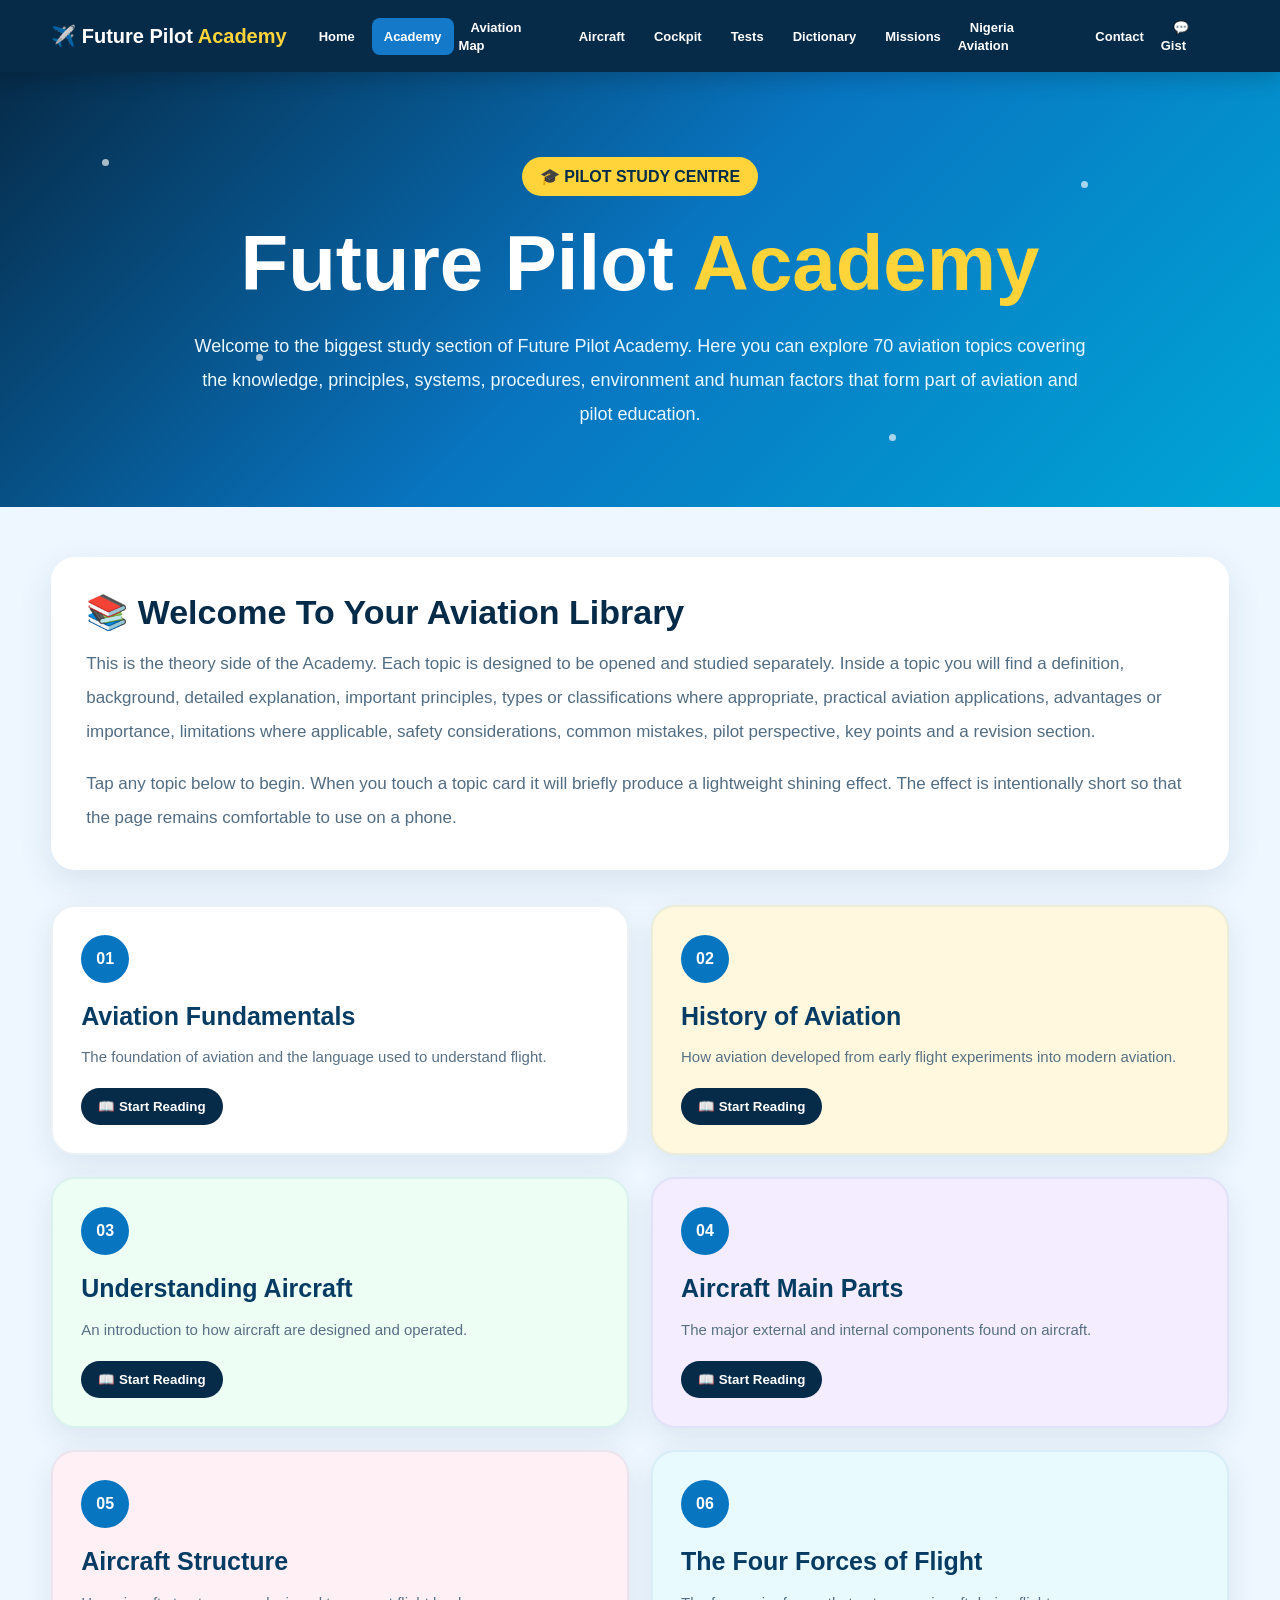
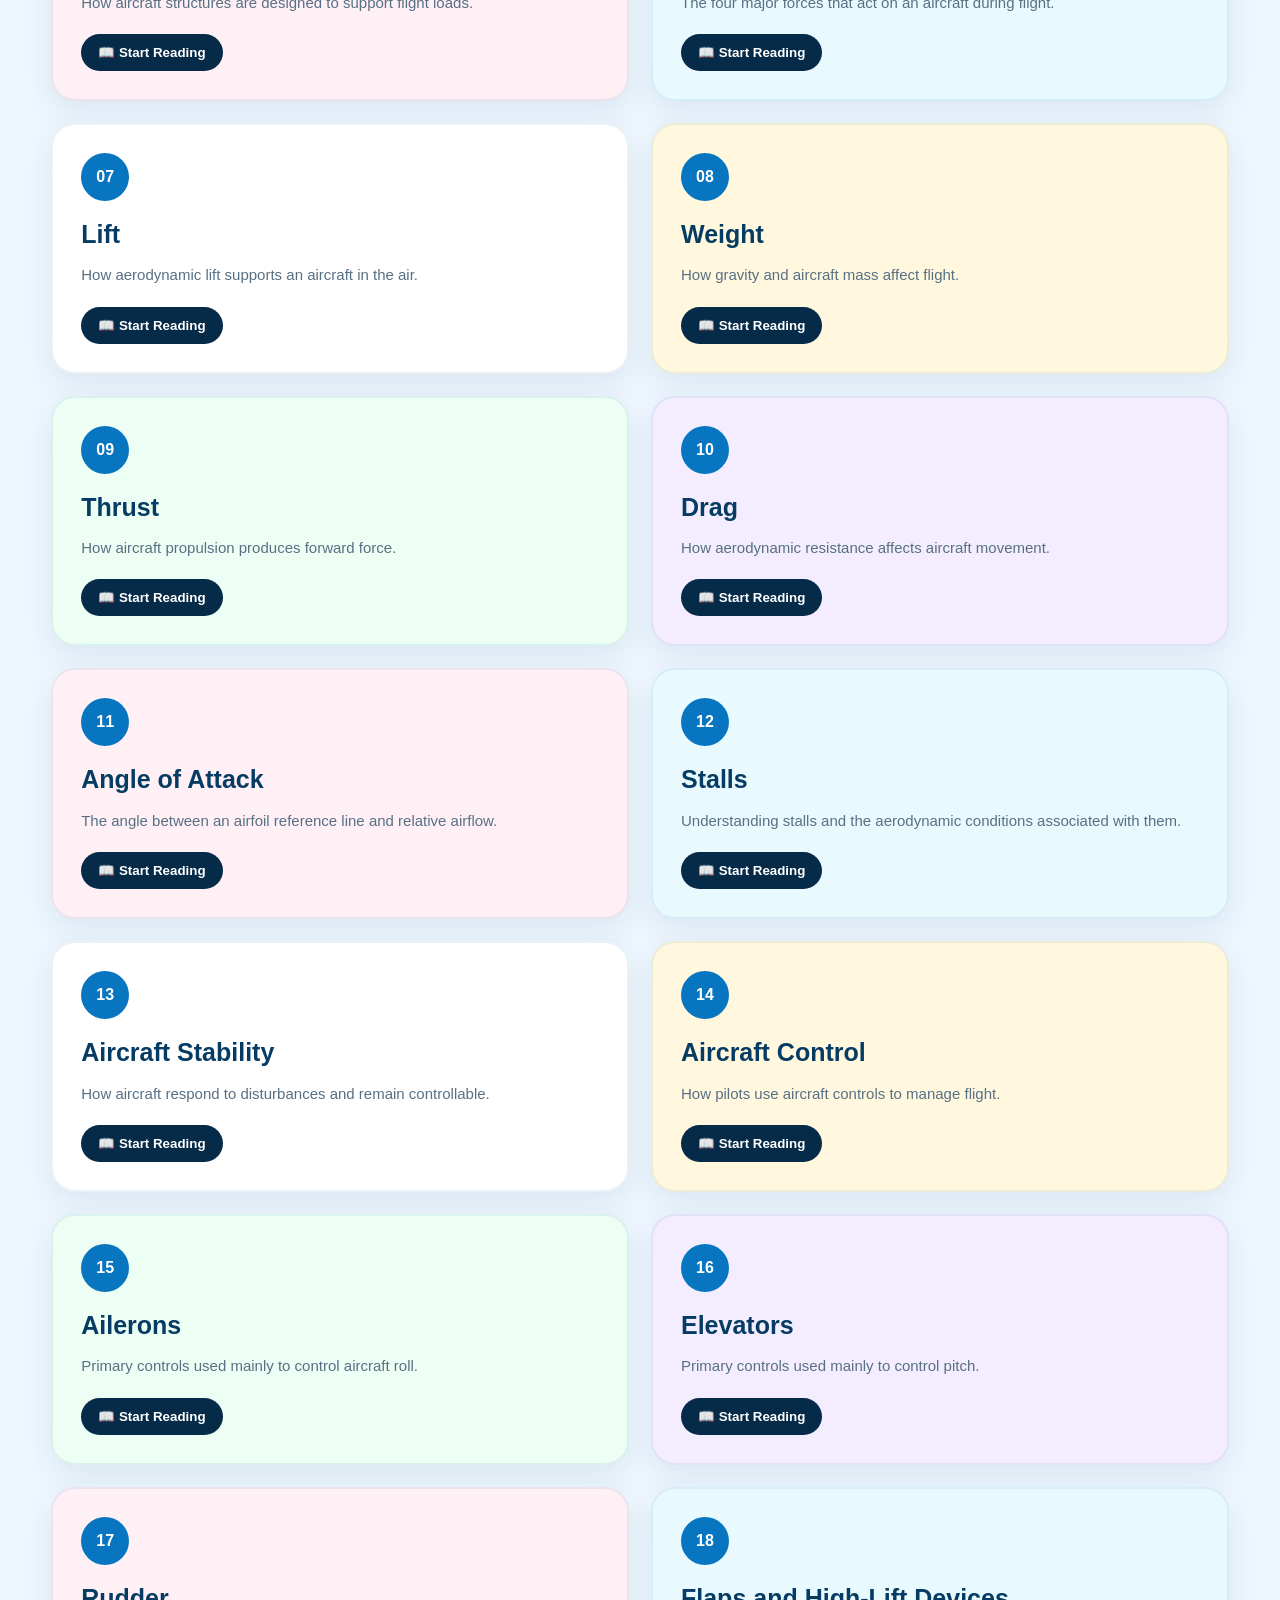
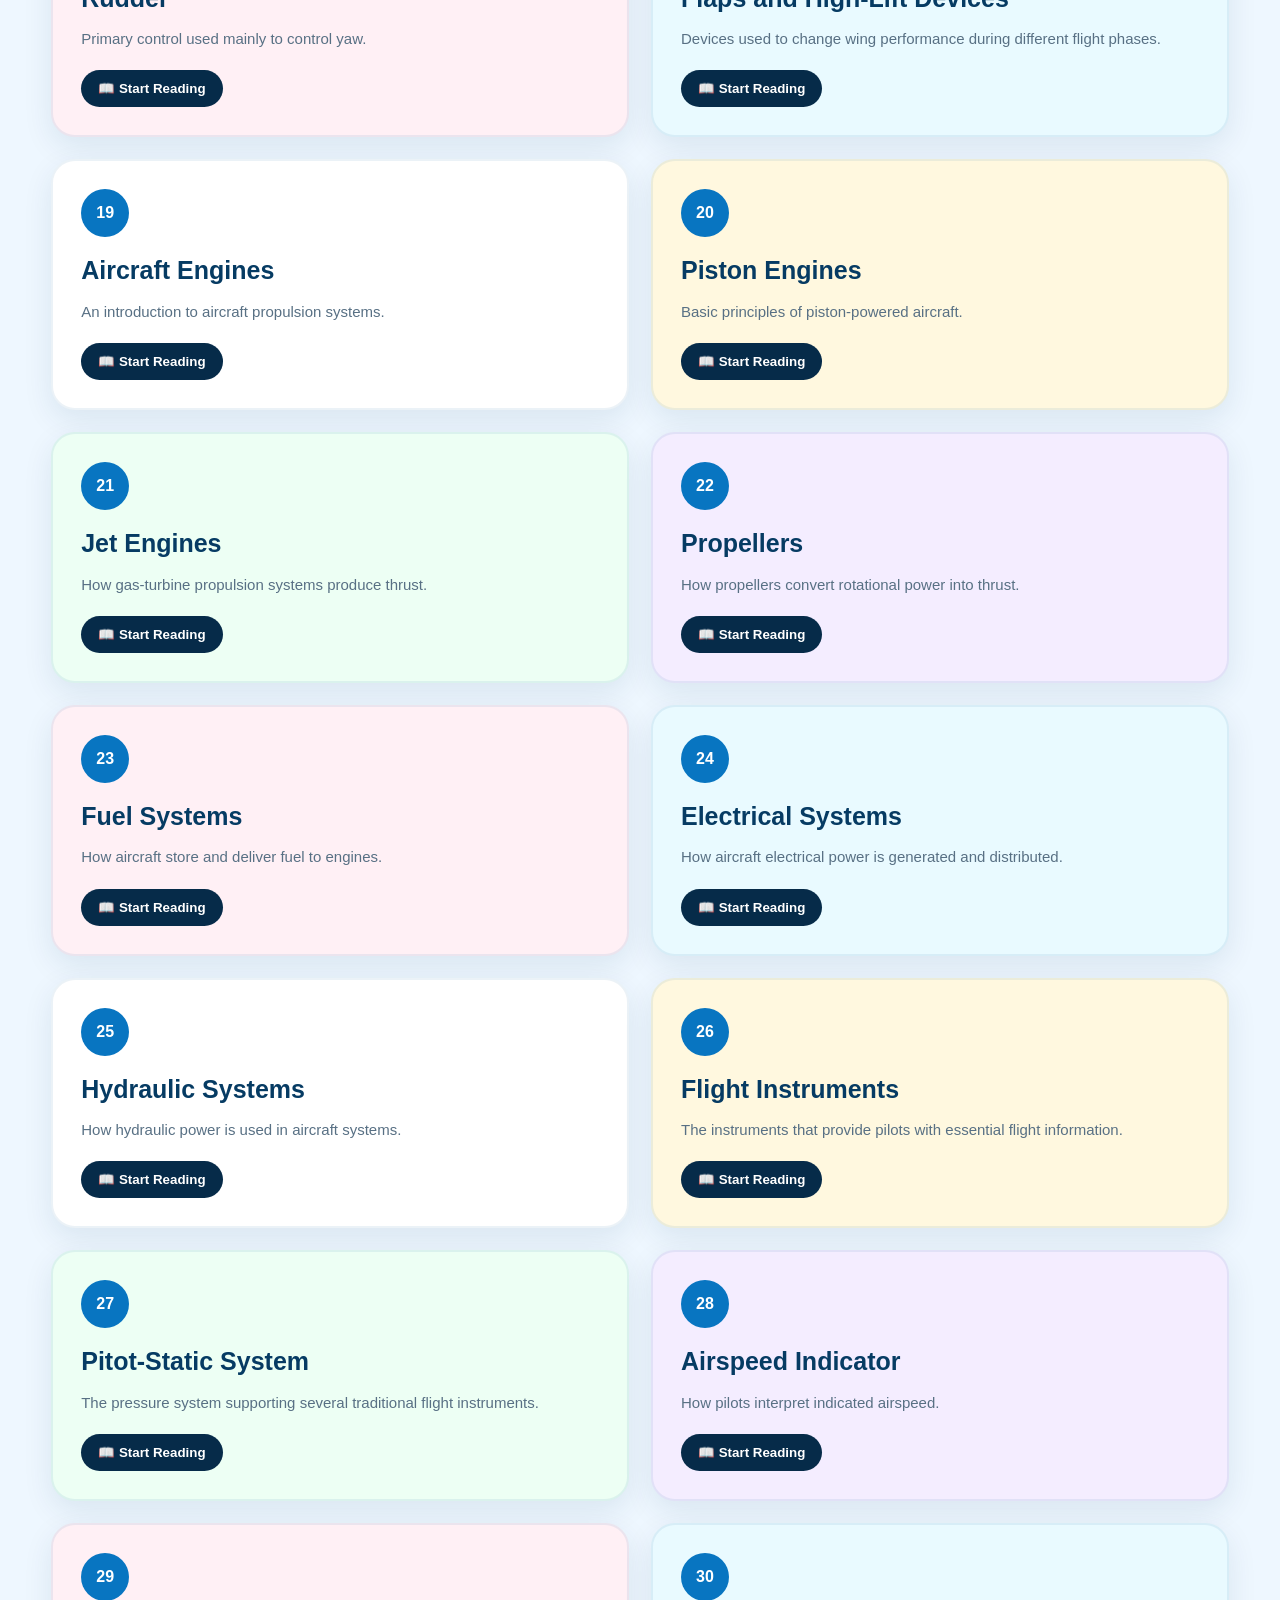
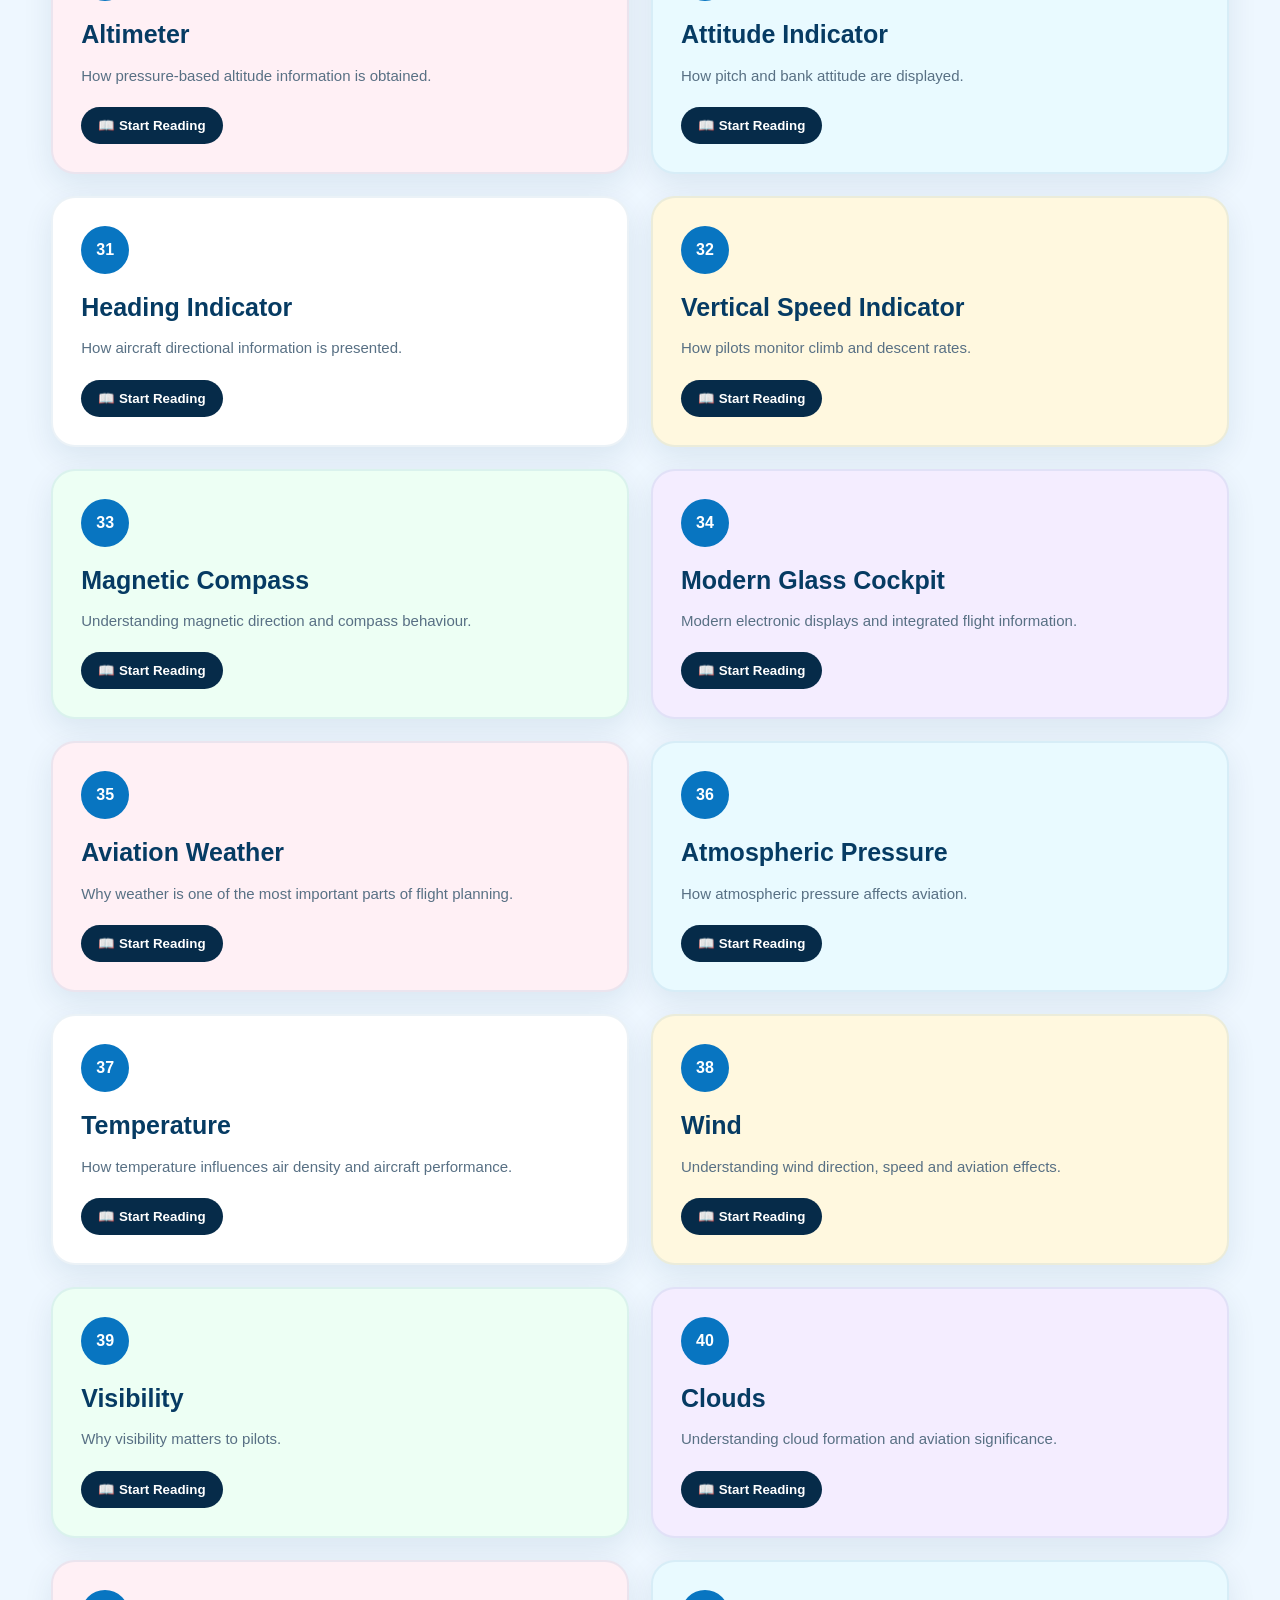
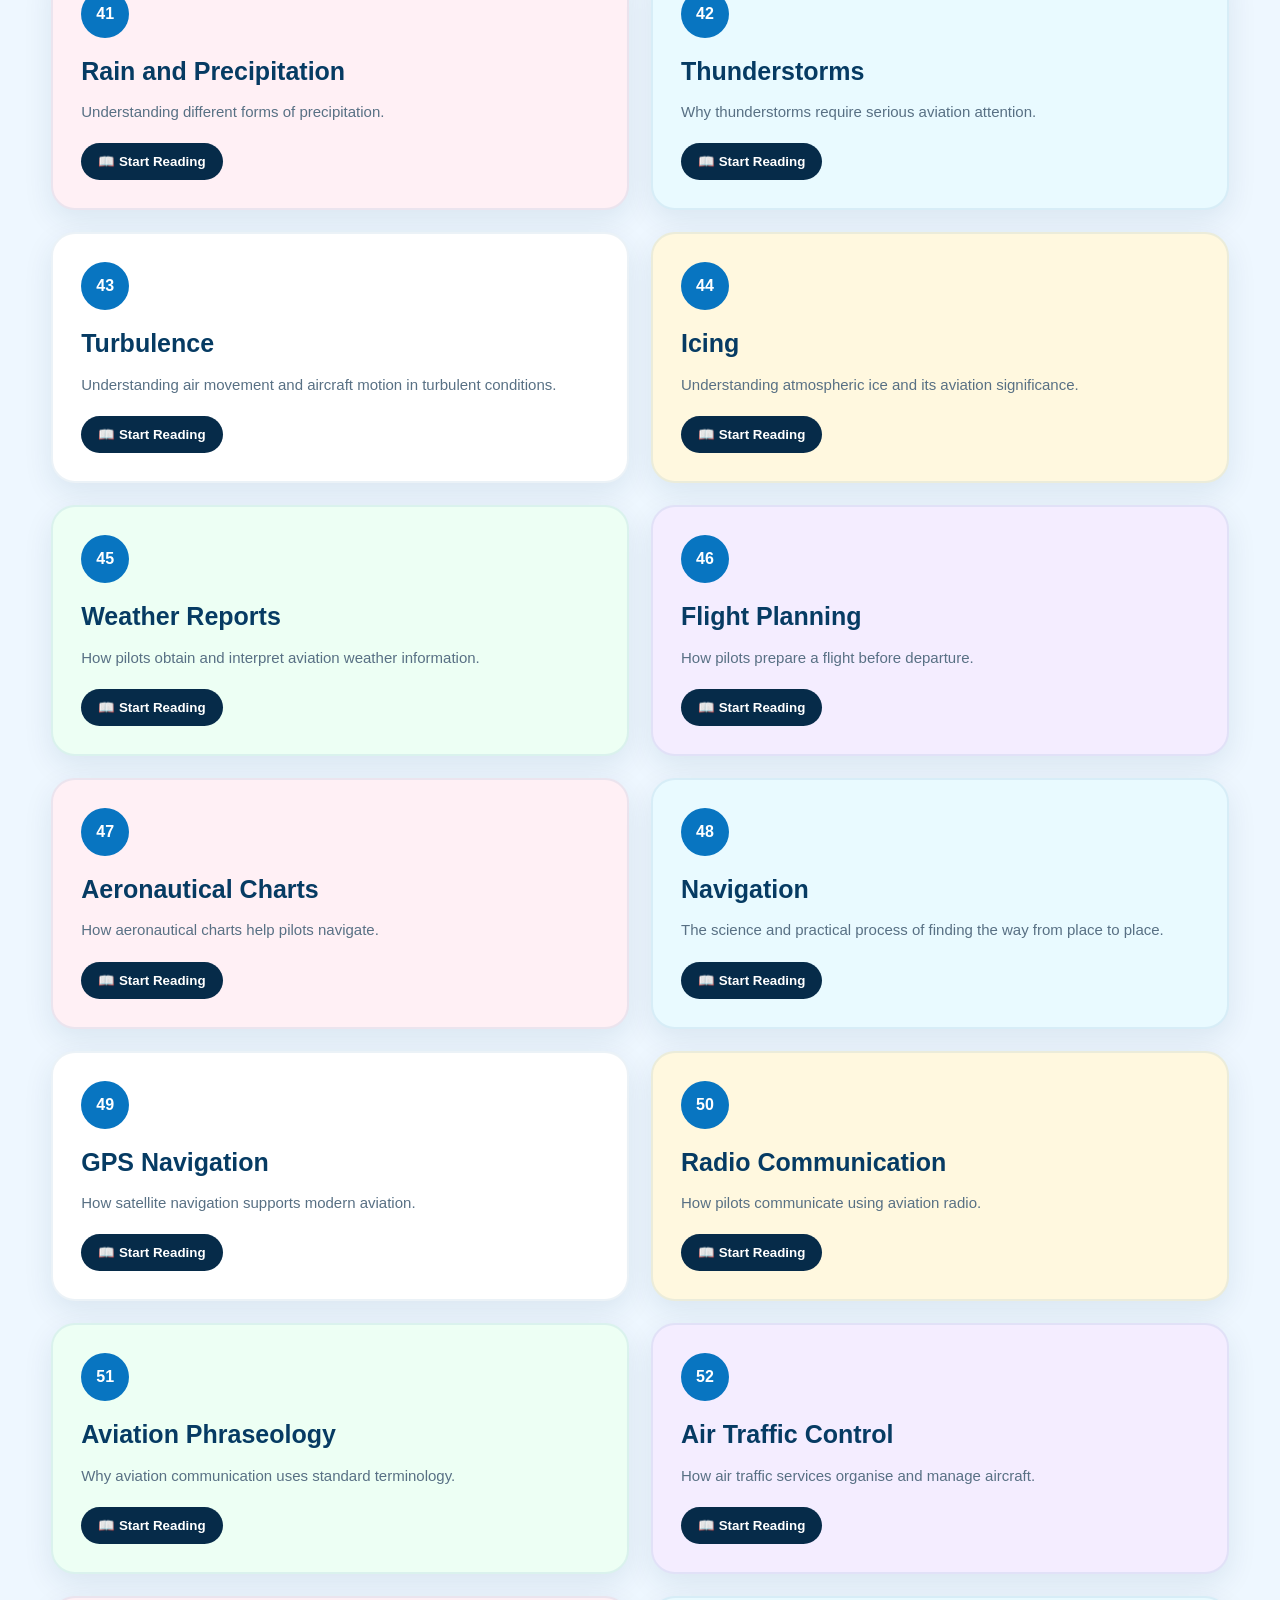
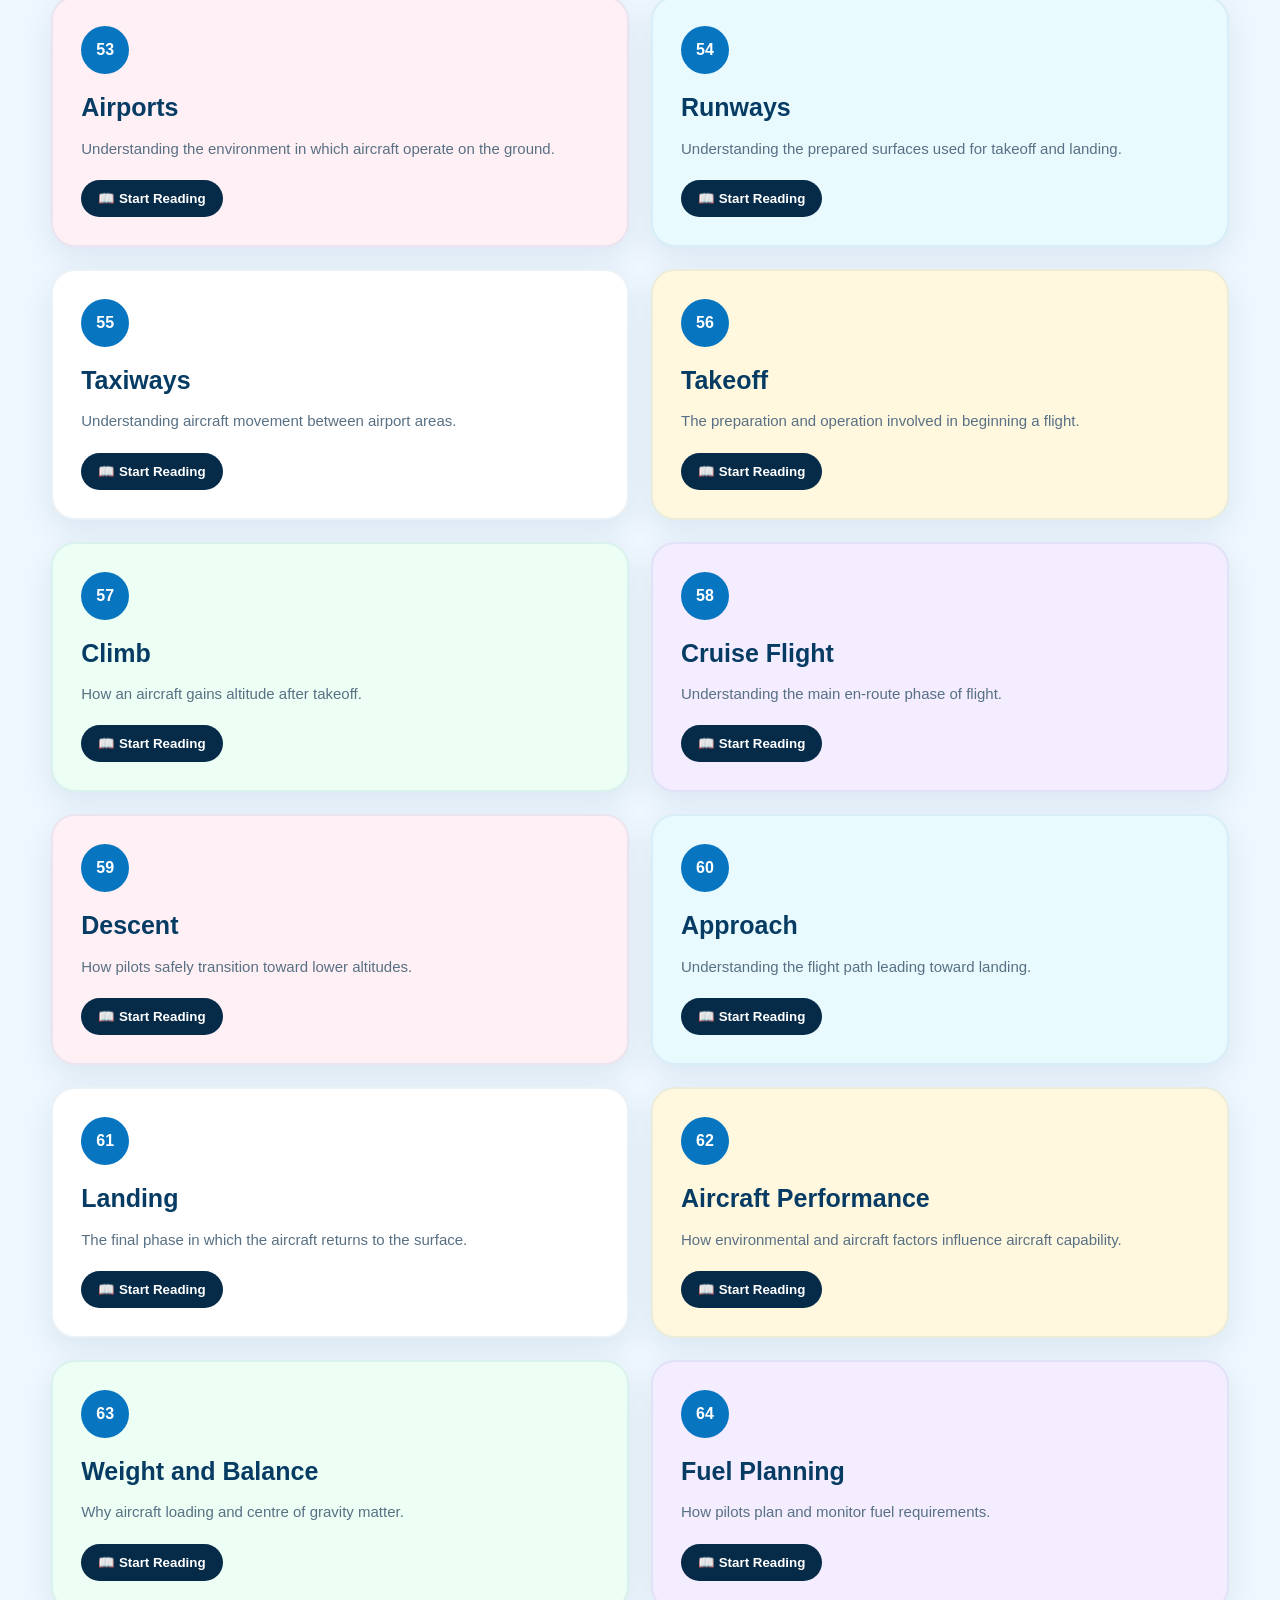
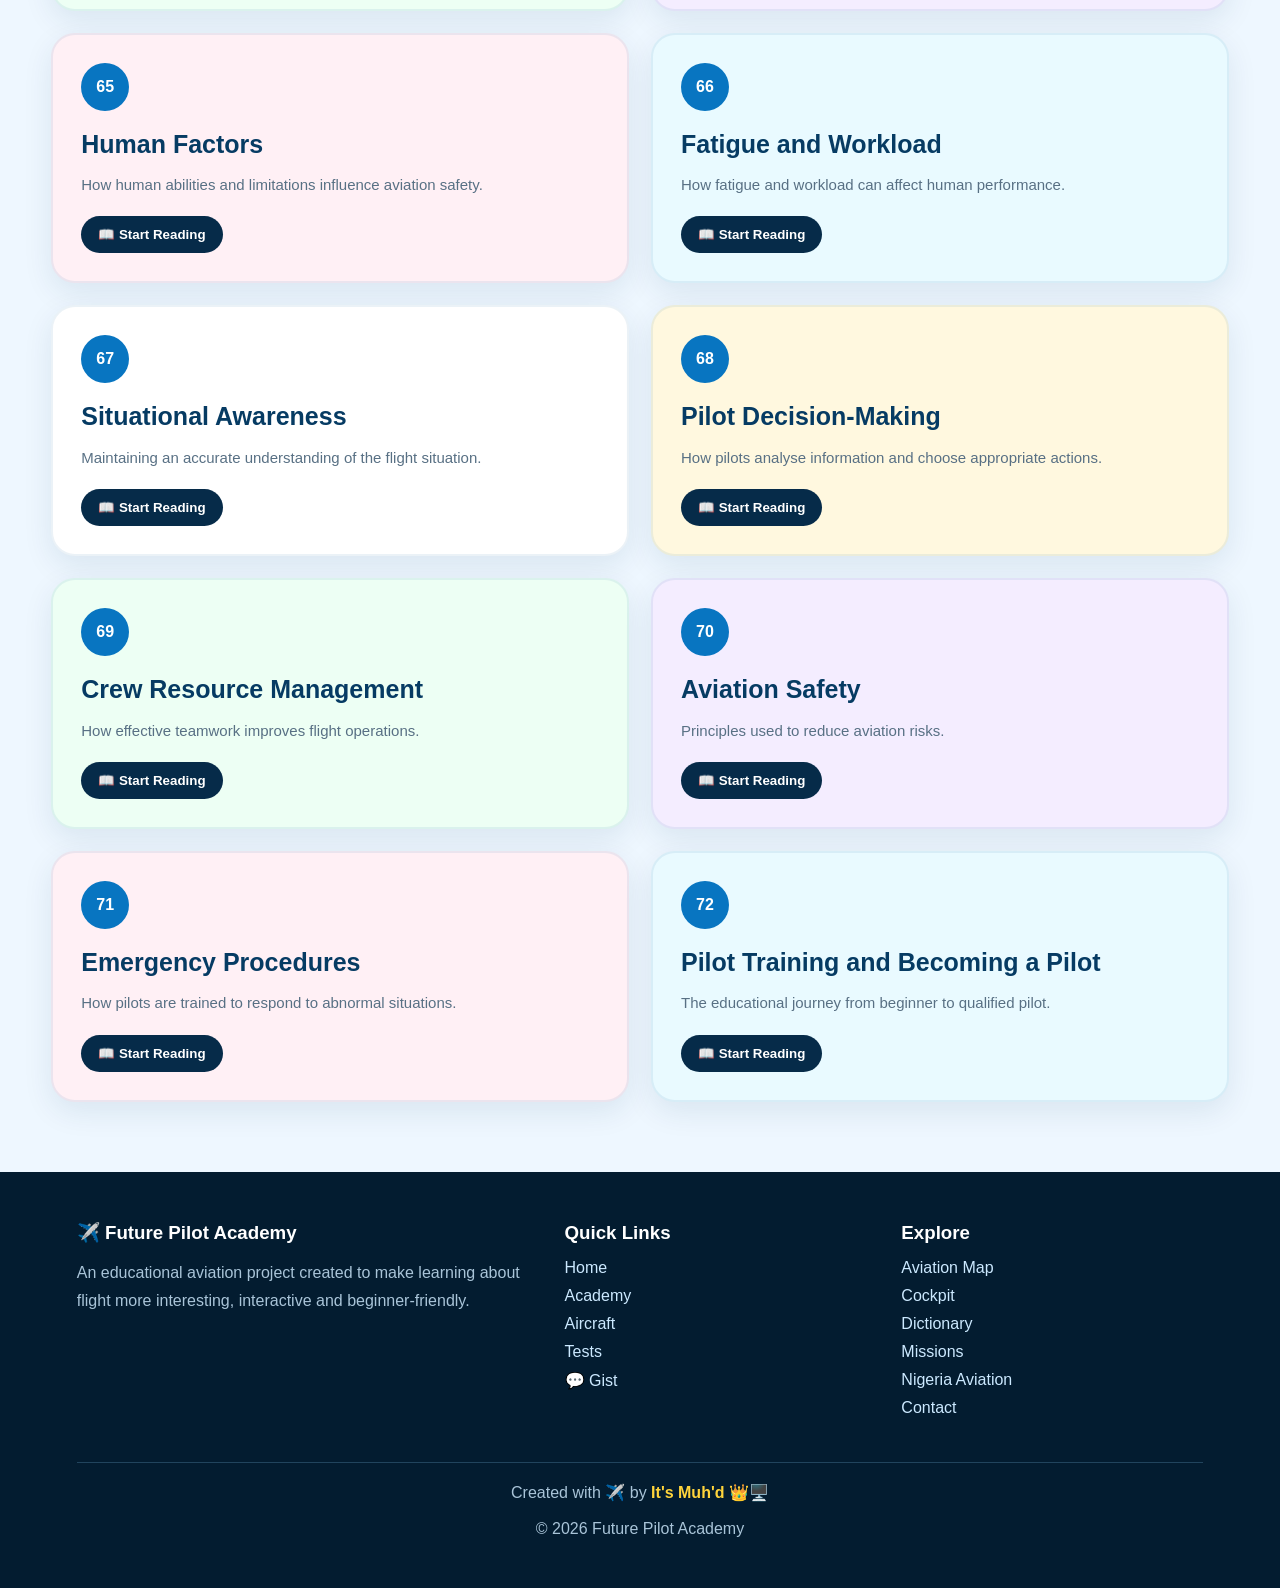
==== commit 9d40f6f4: "Add files via upload" ====
--- a/academy.html
+++ b/academy.html
@@ -644,6 +644,25 @@
 }
 
 </style>
+
+<!-- =========================================================
+     GOOGLE ANALYTICS
+========================================================= -->
+
+<script async src="https://www.googletagmanager.com/gtag/js?id=G-9QWF7YCP3J"></script>
+
+<script>
+window.dataLayer = window.dataLayer || [];
+
+function gtag(){
+    dataLayer.push(arguments);
+}
+
+gtag("js", new Date());
+
+gtag("config", "G-9QWF7YCP3J");
+</script>
+
 </head>
 
 
@@ -695,6 +714,8 @@
 <li><a href="nigeria.html">Nigeria Aviation</a></li>
 
 <li><a href="contact.html">Contact</a></li>
+
+<li><a href="gist.html">💬 Gist</a></li>
 
 </ul>
 
@@ -848,6 +869,10 @@
 <a href="tests.html">Tests</a>
 </li>
 
+<li>
+<a href="gist.html">💬 Gist</a>
+</li>
+
 </ul>
 
 </div>
@@ -877,6 +902,10 @@
 
 <li>
 <a href="nigeria.html">Nigeria Aviation</a>
+</li>
+
+<li>
+<a href="contact.html">Contact</a>
 </li>
 
 </ul>
@@ -1791,7 +1820,7 @@
 
 
 /* =========================================================
-   MAKE THE READER CLOSE WHEN A NEW TOPIC IS SELECTED
+   MAKE THE READER CLOSE WITH ESCAPE
 ========================================================= */
 
 window.addEventListener("keydown",function(event){
@@ -1807,4 +1836,4 @@
 </script>
 
 </body>
-</html>
+</html>
